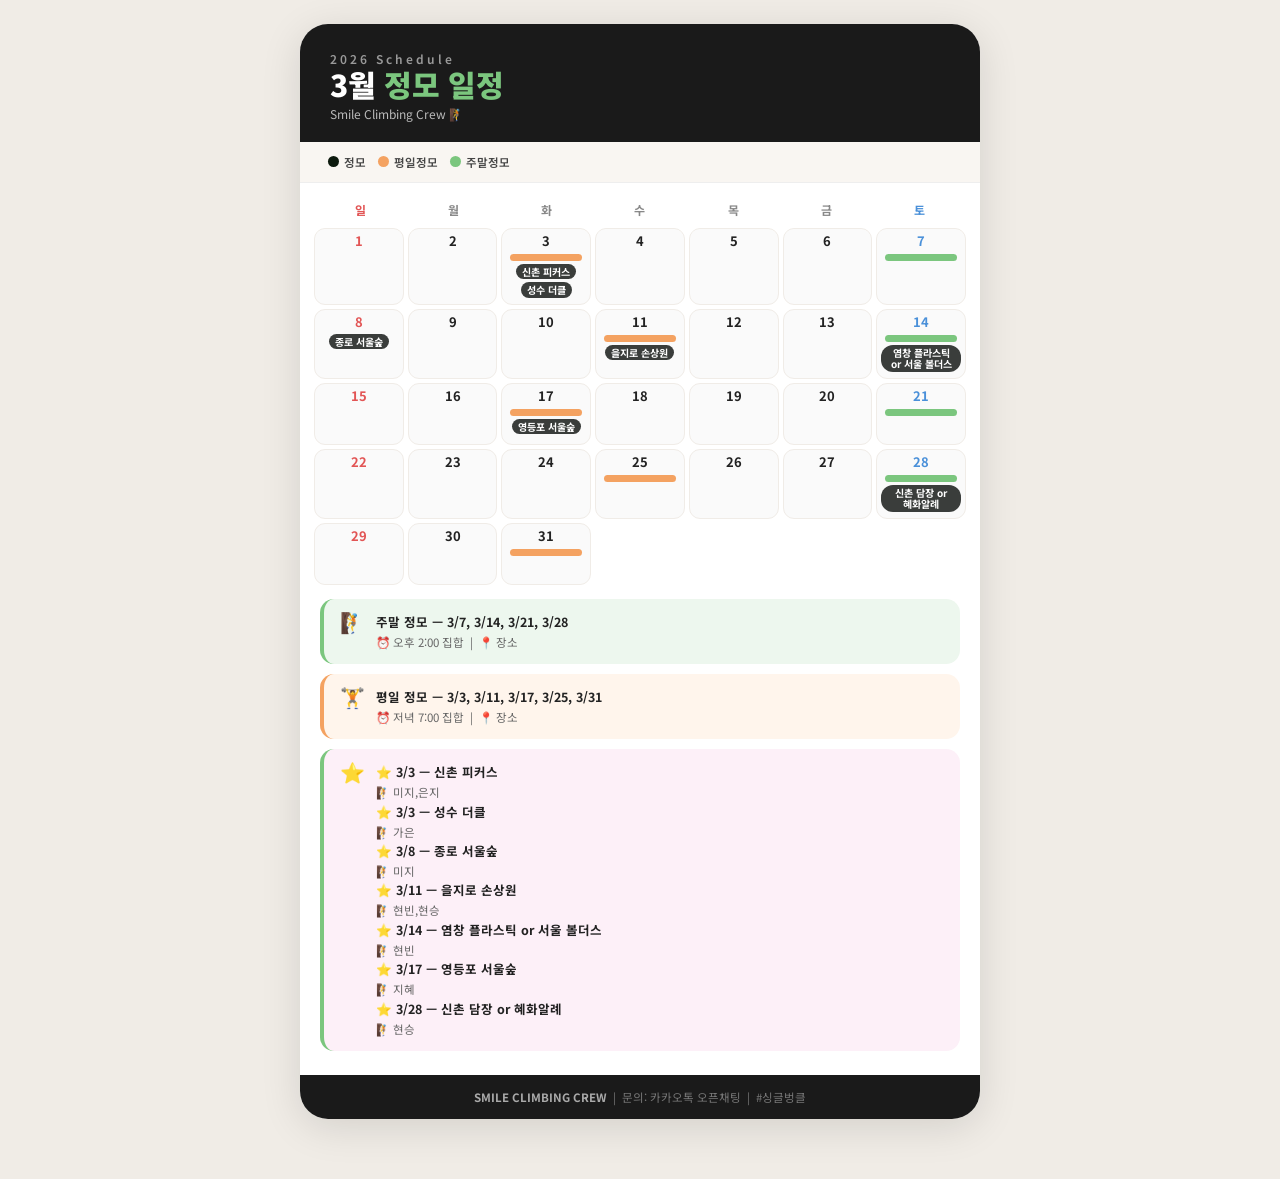
==== index.html @ 0a9494da "Update index.html" ====
<!DOCTYPE html>
<html lang="ko">
<head>
  <meta charset="UTF-8"/>
  <meta name="viewport" content="width=device-width, initial-scale=1.0"/>
  <title>Smile Climbing – 월간 정모 스케줄</title>
  <style>
    @import url('https://fonts.googleapis.com/css2?family=Noto+Sans+KR:wght@400;600;700;900&display=swap');
    * { box-sizing: border-box; margin: 0; padding: 0; }

    body {
      font-family: 'Noto Sans KR', sans-serif;
      background: #f0ece6;
      padding: 24px 16px 60px;
      min-height: 100vh;
    }

    /* ════════════════════════════════
       설정 패널
    ════════════════════════════════ */
    .settings-wrap {
      max-width: 680px;
      margin: 0 auto 20px;
    }
    .settings-toggle {
      width: 100%;
      background: #1a1a1a;
      color: #fff;
      border: none;
      border-radius: 14px;
      padding: 13px 20px;
      font-size: 14px;
      font-weight: 700;
      font-family: 'Noto Sans KR', sans-serif;
      cursor: pointer;
      display: flex;
      align-items: center;
      justify-content: space-between;
      letter-spacing: 0.3px;
    }
    .settings-toggle .arrow { transition: transform .25s; font-size: 16px; }
    .settings-toggle.open .arrow { transform: rotate(180deg); }

    .settings-panel {
      background: #fff;
      border-radius: 0 0 16px 16px;
      padding: 20px 22px 22px;
      display: none;
      flex-direction: column;
      gap: 18px;
      box-shadow: 0 6px 24px rgba(0,0,0,.08);
    }
    .settings-panel.open { display: flex; }

    .form-row {
      display: flex;
      gap: 12px;
      flex-wrap: wrap;
      align-items: flex-end;
    }
    .form-group { display: flex; flex-direction: column; gap: 5px; flex: 1; min-width: 120px; }
    .form-group label {
      font-size: 11.5px;
      font-weight: 700;
      color: #555;
      letter-spacing: 0.3px;
    }
    .form-group input, .form-group select {
      border: 1.5px solid #ddd;
      border-radius: 9px;
      padding: 8px 11px;
      font-size: 13px;
      font-family: 'Noto Sans KR', sans-serif;
      color: #222;
      outline: none;
      transition: border-color .2s;
      background: #fafafa;
    }
    .form-group input:focus, .form-group select:focus { border-color: #7BC67E; background: #fff; }

    .section-divider {
      font-size: 12px;
      font-weight: 700;
      color: #888;
      border-bottom: 1.5px solid #f0ece6;
      padding-bottom: 6px;
      letter-spacing: 1px;
      text-transform: uppercase;
    }
    .section-divider span { margin-right: 6px; }

    /* 특별 일정 행 */
    .special-list { display: flex; flex-direction: column; gap: 8px; }
    .special-row {
      display: flex;
      gap: 8px;
      align-items: center;
    }
    .special-row input { flex: 1; }
    .special-row input.date-input { max-width: 80px; }
    .btn-remove {
      background: #ffe0e0;
      color: #e25555;
      border: none;
      border-radius: 8px;
      width: 30px; height: 30px;
      font-size: 16px;
      cursor: pointer;
      display: flex; align-items: center; justify-content: center;
      flex-shrink: 0;
    }
    .btn-add {
      background: #edf7ee;
      color: #4caf50;
      border: none;
      border-radius: 9px;
      padding: 7px 14px;
      font-size: 12px;
      font-weight: 700;
      font-family: 'Noto Sans KR', sans-serif;
      cursor: pointer;
      align-self: flex-start;
    }

    .btn-generate {
      background: linear-gradient(135deg, #7BC67E, #4caf50);
      color: #fff;
      border: none;
      border-radius: 12px;
      padding: 13px;
      font-size: 14px;
      font-weight: 700;
      font-family: 'Noto Sans KR', sans-serif;
      cursor: pointer;
      letter-spacing: 0.5px;
      box-shadow: 0 3px 12px rgba(123,198,126,.4);
    }

    /* 공지 모드 버튼 */
    .top-actions {
      max-width: 680px;
      margin: 0 auto 12px;
      display: flex;
      gap: 8px;
      justify-content: flex-end;
    }
    .btn-notice-mode {
      background: #F4A261;
      color: #fff;
      border: none;
      border-radius: 10px;
      padding: 9px 16px;
      font-size: 12px;
      font-weight: 700;
      font-family: 'Noto Sans KR', sans-serif;
      cursor: pointer;
    }
    .btn-notice-mode:hover { background: #e8904a; }

    /* 공지 모드일 때 설정 숨김 */
    body.notice-mode .settings-wrap,
    body.notice-mode .top-actions { display: none; }

    /* ════════════════════════════════
       달력 카드
    ════════════════════════════════ */
    .card {
      background: #fff;
      border-radius: 28px;
      width: 100%;
      max-width: 680px;
      margin: 0 auto;
      box-shadow: 0 8px 40px rgba(0,0,0,.12);
      overflow: hidden;
    }

    /* ✅ 스크롤 제거 유지 */
    .calendar-scroll { overflow-x: hidden; padding-bottom: 0; }
    .calendar-wide { min-width: 0; }

    /* Header */
    .header {
      position: relative;
      background: #1a1a1a;
      padding: 26px 30px 20px;
      display: flex;
      align-items: center;
      gap: 18px;
    }
    .header img {
      width: 84px; height: 84px;
      object-fit: contain;
      filter: brightness(0) invert(1);
    }
    .header-text .month-label { font-size: 12px; font-weight: 600; color: #999; letter-spacing: 3px; }
    .header-text h1 { font-size: 30px; font-weight: 900; color: #fff; line-height: 1.15; }
    .header-text h1 span { color: #7BC67E; }
    .header-text .subtitle { margin-top: 3px; font-size: 12px; color: #bbb; }

    /* Legend */
    .legend {
      display: flex; gap: 12px; flex-wrap: wrap;
      padding: 12px 28px;
      background: #f9f6f2;
      border-bottom: 1px solid #eee;
    }
    .legend-item { display: flex; align-items: center; gap: 5px; font-size: 11.5px; font-weight: 600; color: #444; }
    .dot { width: 11px; height: 11px; border-radius: 50%; flex-shrink: 0; }

    /* Calendar */
    .calendar-section { padding: 14px 14px 14px; }
    .day-headers { display: grid; grid-template-columns: repeat(7,1fr); text-align: center; margin-bottom: 6px; }
    .day-headers div { font-size: 12px; font-weight: 700; padding: 4px 0; color: #888; }
    .day-headers .sun { color: #e25555; }
    .day-headers .sat { color: #4a90d9; }
    .calendar-grid { display: grid; grid-template-columns: repeat(7,1fr); gap: 4px; }

    .cell {
      border-radius: 11px;
      padding: 5px 4px 6px;
      min-height: 62px;
      display: flex; flex-direction: column; align-items: center;
      background: #fafafa;
      border: 1.5px solid #f0ece7;
    }
    .cell.empty { background: transparent; border-color: transparent; }
    .cell.today { border-color: #F4A261; background: #fff8f2; }

    .date-num { font-size: 13px; font-weight: 700; color: #222; margin-bottom: 3px; line-height: 1; }
    .cell.sun .date-num { color: #e25555; }
    .cell.sat .date-num { color: #4a90d9; }

    .badge {
      font-size: 10px; font-weight: 700;
      border-radius: 12px;
      padding: 2px 6px;
      margin-top: 3px;
      text-align: center;
      max-width: 100%;
      white-space: normal;
      word-break: keep-all;
      overflow-wrap: anywhere;
      line-height: 1.15;
    }

    .badge.weekend{
      width: 90%;
      height: 7px;
      padding: 0;
      border-radius: 6px;
      font-size: 0;
      margin-top: 4px;
    }
    .badge.weekday {
      width: 90%;
      height: 7px;
      padding: 0;
      border-radius: 6px;
      font-size: 0;
      margin-top: 4px;
    }

    .badge.weekend { background: #7BC67E; color: #fff; }
    .badge.weekday { background: #F4A261; color: #fff; }
    .badge.special { background: #3a3d3b; color: #fff; }

    /* Info Cards */
    .info-section { padding: 0 20px 24px; display: flex; flex-direction: column; gap: 10px; }
    .info-card {
      border-radius: 14px; padding: 13px 16px;
      display: flex; align-items: flex-start; gap: 11px;
    }
    .info-card.green  { background: #edf7ee; border-left: 4px solid #7BC67E; }
    .info-card.orange { background: #fff5ec; border-left: 4px solid #F4A261; }
    .info-card.purple { background: #fdf0f8; border-left: 4px solid #7BC67E; }
    .info-card.blue   { background: #eef4ff; border-left: 4px solid #6699ee; }
    .info-card .icon { font-size: 20px; line-height: 1; }
    .info-card .body strong { font-size: 12.5px; font-weight: 700; color: #222; display: block; margin-bottom: 2px; }
    .info-card .body span   { font-size: 11.5px; color: #666; line-height: 1.6; display: block; }

    /* Footer */
    .footer { background: #1a1a1a; padding: 14px 28px; text-align: center; color: #777; font-size: 11.5px; }
    .footer strong { color: #aaa; }

    /* 공지 모드 복귀 버튼 (달력 위) */
    .notice-exit {
      display: none;
      max-width: 680px;
      margin: 0 auto 14px;
      text-align: right;
    }
    body.notice-mode .notice-exit { display: block; }
    .notice-exit button {
      background: #555; color: #fff; border: none; border-radius: 9px;
      padding: 8px 16px; font-size: 12px; font-weight: 700;
      font-family: 'Noto Sans KR', sans-serif; cursor: pointer;
    }

    @media (max-width: 520px) {
      body { padding: 18px 10px 50px; }
      .header { padding: 20px 18px 16px; gap: 12px; }
      .header img { width: 64px; height: 64px; }
      .header-text h1 { font-size: 24px; }
      .legend { padding: 10px 16px; gap: 10px; }

      .calendar-section { padding: 12px 10px 12px; }
      .day-headers div { font-size: 11px; padding: 3px 0; }
      .calendar-grid { gap: 3px; }

      .cell { min-height: 56px; padding: 4px 2px 5px; border-radius: 10px; }
      .date-num { font-size: 12px; margin-bottom: 2px; }

      .badge { font-size: 8px; padding: 2px 4px; margin-top: 2px; }

      .info-section { padding: 0 12px 18px; }
      .footer { padding: 12px 14px; font-size: 11px; }
    }

    @media print { .settings-wrap, .top-actions, .notice-exit { display: none !important; } }
  </style>
</head>
<body>

  <!-- ✅ 운영진 전용 관리자 바 -->
  <div id="adminBar" style="display:none; max-width:680px; margin:0 auto 10px; gap:8px; justify-content:flex-end;">
    <button onclick="openIdentity()" style="background:#222;color:#fff;border:none;border-radius:10px;padding:9px 14px;font-weight:700;cursor:pointer;">
      🔐 운영진 로그인/계정
    </button>
    <button id="btnPreview" onclick="adminPreview()" style="display:none;background:#7BC67E;color:#fff;border:none;border-radius:10px;padding:9px 14px;font-weight:800;cursor:pointer;">
      👀 미리보기
    </button>
    <button id="btnApply" onclick="adminApply()" style="display:none;background:#F4A261;color:#fff;border:none;border-radius:10px;padding:9px 14px;font-weight:800;cursor:pointer;">
      ✅ 적용(커밋)
    </button>
  </div>
  <script>
    // ✅ Identity가 URL hash를 정리하기 전에 invite_token을 먼저 저장
    (function captureInviteTokenEarly() {
      const raw = window.location.hash || "";
      const m = raw.match(/invite_token=([^&]+)/);
      window.__INVITE_TOKEN = m ? decodeURIComponent(m[1]) : null;
      console.log("[EarlyCapture] hash =", raw, " savedInviteToken =", window.__INVITE_TOKEN);
    })();
  </script>
  

  <!-- 공지 모드 복귀 -->
  <div class="notice-exit" style="display:none;">
    <button onclick="exitNoticeMode()">⚙️ 설정으로 돌아가기</button>
  </div>

  <!-- 상단 버튼 -->
  <div class="top-actions">
    <button class="btn-notice-mode" onclick="enterNoticeMode()">📢 공지 캡처 모드</button>
  </div>

  <!-- ── 설정 패널 ── -->
  <div class="settings-wrap" style="display:none;">
    <button class="settings-toggle open" id="toggleBtn" onclick="toggleSettings()">
      <span>⚙️ 정모 일정 설정하기</span>
      <span class="arrow">▲</span>
    </button>
    <div class="settings-panel open" id="settingsPanel">

      <!-- 연월 -->
      <div class="section-divider"><span>📅</span>달력 연월</div>
      <div class="form-row">
        <div class="form-group">
          <label>연도</label>
          <input type="number" id="inp-year" value="2026" min="2020" max="2040"/>
        </div>
        <div class="form-group">
          <label>월</label>
          <select id="inp-month">
            <option value="1">1월</option><option value="2">2월</option>
            <option value="3" selected>3월</option><option value="4">4월</option>
            <option value="5">5월</option><option value="6">6월</option>
            <option value="7">7월</option><option value="8">8월</option>
            <option value="9">9월</option><option value="10">10월</option>
            <option value="11">11월</option><option value="12">12월</option>
          </select>
        </div>
      </div>

      <!-- 주말 정모 -->
      <div class="section-divider"><span>🟢</span>주말 정모</div>
      <div class="form-row">
        <div class="form-group" style="min-width:200px">
          <label>날짜 (쉼표로 구분 예: 1, 8, 15, 22)</label>
          <input type="text" id="inp-weekend-dates" placeholder="예: 1, 8, 15, 22"/>
        </div>
      </div>
      <div class="form-row">
        <div class="form-group">
          <label>집합 시간</label>
          <input type="text" id="inp-weekend-time" placeholder="예: 오전 10:00"/>
        </div>
        <div class="form-group">
          <label>장소</label>
          <input type="text" id="inp-weekend-place" placeholder="예: 더클라임 강남점"/>
        </div>
      </div>

      <!-- 평일 정모 -->
      <div class="section-divider"><span>🟠</span>평일 정모</div>
      <div class="form-row">
        <div class="form-group" style="min-width:200px">
          <label>날짜 (쉼표로 구분 예: 4, 11, 18, 25)</label>
          <input type="text" id="inp-weekday-dates" placeholder="예: 4, 11, 18, 25"/>
        </div>
      </div>
      <div class="form-row">
        <div class="form-group">
          <label>집합 시간</label>
          <input type="text" id="inp-weekday-time" placeholder="예: 저녁 7:30"/>
        </div>
        <div class="form-group">
          <label>장소</label>
          <input type="text" id="inp-weekday-place" placeholder="예: 더클라임 신림점"/>
        </div>
      </div>

      <!-- 특별 일정 -->
      <div class="section-divider"><span>⭐</span>정모생성</div>
      <div class="special-list" id="specialList">
        <div class="special-row">
          <input class="date-input" type="number" placeholder="날짜" min="1" max="31" style="border:1.5px solid #ddd;border-radius:9px;padding:8px 11px;font-size:13px;font-family:inherit;outline:none;background:#fafafa;"/>
          <input type="text" placeholder="내용 (예: 번개, 대회 참가)" style="border:1.5px solid #ddd;border-radius:9px;padding:8px 11px;font-size:13px;font-family:inherit;outline:none;flex:1;background:#fafafa;"/>
          <input type="text" placeholder="장소 (선택)" style="border:1.5px solid #ddd;border-radius:9px;padding:8px 11px;font-size:13px;font-family:inherit;outline:none;flex:1;background:#fafafa;"/>
          <button class="btn-remove" onclick="removeSpecial(this)">×</button>
        </div>
      </div>
      <button class="btn-add" onclick="addSpecial()">+ 특별 일정 추가</button>

      <!-- 공지 하단 문구 -->
      <div class="section-divider"><span>💬</span>공지 하단 문구</div>
      <div class="form-row">
        <div class="form-group">
          <label>연락처 / 채널</label>
          <input type="text" id="inp-contact" placeholder="예: 카카오톡 오픈채팅" value="카카오톡 오픈채팅"/>
        </div>
        <div class="form-group">
          <label>해시태그</label>
          <input type="text" id="inp-hashtag" placeholder="예: #싱글벙클" value="#싱글벙클"/>
        </div>
      </div>

      <button class="btn-generate" onclick="generate()">🗓️ 달력 생성하기</button>
    </div>
  </div>

  <!-- ── 달력 카드 ── -->
  <div class="card" id="calendarCard">

    <div class="header">
      <img src="https://www.genspark.ai/api/files/s/mjL4aDIJ" alt="Smile Climbing Logo" onerror="this.style.display='none'"/>
      <div class="header-text">
        <div class="month-label" id="hdr-label">2026 Schedule</div>
        <h1 id="hdr-title">3월 <span>정모 일정</span></h1>
        <div class="subtitle">Smile Climbing Crew 🧗</div>
      </div>
    </div>

    <div class="legend">
      <div class="legend-item"><div class="dot" style="background:#0d1a0e"></div> 정모</div>
      <div class="legend-item"><div class="dot" style="background:#F4A261"></div> 평일정모</div>
      <div class="legend-item"><div class="dot" style="background:#7BC67E"></div> 주말정모</div>
    </div>

    <div class="calendar-section">
      <div class="calendar-scroll">
        <div class="calendar-wide">
          <div class="day-headers">
            <div class="sun">일</div><div>월</div><div>화</div><div>수</div>
            <div>목</div><div>금</div><div class="sat">토</div>
          </div>
          <div class="calendar-grid" id="calGrid"></div>
        </div>
      </div>
    </div>

    <div class="info-section" id="infoSection"></div>

    <div class="footer" id="footerSection">
      <strong>SMILE CLIMBING CREW</strong> &nbsp;|&nbsp; 문의: 카카오톡 오픈채팅 &nbsp;|&nbsp; #스마일클라이밍
    </div>
  </div>

  <!-- ✅ Identity 위젯은 딱 1번만 로드 -->
  <script src="https://identity.netlify.com/v1/netlify-identity-widget.js"></script>

  <script>
    /***********************
     * 0) 운영진 설정
     ***********************/
    // ✅ 운영진 이메일 화이트리스트 (운영진 이메일 받으면 여기에 추가)
    const ADMIN_EMAILS = [
      "dlgusqls44@gmail.com",
      "wjd2903@gmail.com",
      "migi206@naver.com",
      "john941003@naver.com",
      "dusehd1541@gmail.com",
      "lepleeka137@gmail.com",
      // "admin2@example.com",
    ];

    function openIdentity() {
      if (window.netlifyIdentity) window.netlifyIdentity.open();
    }

    function isAdminUser(user) {
      if (!user || !user.email) return false;
      if (ADMIN_EMAILS.length === 0) return true; // (원하면 전체 운영진 허용)
      return ADMIN_EMAILS.includes(user.email);
    }

    function showAdminUI() {
      const bar = document.getElementById("adminBar");
      if (bar) bar.style.display = "flex";

      // 설정 패널/상단 버튼 활성화
      const settingsWrap = document.querySelector(".settings-wrap");
      const noticeExit = document.querySelector(".notice-exit");
      const topActions = document.querySelector(".top-actions");

      if (settingsWrap) settingsWrap.style.display = "block";
      if (noticeExit) noticeExit.style.display = "block";
      if (topActions) topActions.style.display = "flex";

      // 관리자 버튼 활성화
      const btnPreview = document.getElementById("btnPreview");
      const btnApply = document.getElementById("btnApply");
      if (btnPreview) btnPreview.style.display = "inline-block";
      if (btnApply) btnApply.style.display = "inline-block";

      // 운영진은 기본적으로 설정 보이게(캡처모드 해제)
      document.body.classList.remove('notice-mode');
    }

    function hideAdminUI() {
      const bar = document.getElementById("adminBar");
      if (bar) bar.style.display = "none";
      // 일반 유저는 캡처 모드로 유지(원하면)
      document.body.classList.add('notice-mode');
    }

    function getIdentityToken() {
      const u = window.netlifyIdentity && window.netlifyIdentity.currentUser();
      return u && u.token ? u.token.access_token : null;
    }

    /***********************
     * 1) UI 동작들(기존)
     ***********************/
    function toggleSettings() {
      const panel = document.getElementById('settingsPanel');
      const btn   = document.getElementById('toggleBtn');
      panel.classList.toggle('open');
      btn.classList.toggle('open');
    }

    function addSpecial() {
      const list = document.getElementById('specialList');
      const row = document.createElement('div');
      row.className = 'special-row';
      row.innerHTML = `
        <input class="date-input" type="number" placeholder="날짜" min="1" max="31"
          style="border:1.5px solid #ddd;border-radius:9px;padding:8px 11px;font-size:13px;font-family:inherit;outline:none;background:#fafafa;max-width:80px;"/>
        <input type="text" placeholder="내용 (예: 번개, 대회 참가)"
          style="border:1.5px solid #ddd;border-radius:9px;padding:8px 11px;font-size:13px;font-family:inherit;outline:none;flex:1;background:#fafafa;"/>
        <input type="text" placeholder="장소 (선택)"
          style="border:1.5px solid #ddd;border-radius:9px;padding:8px 11px;font-size:13px;font-family:inherit;outline:none;flex:1;background:#fafafa;"/>
        <button class="btn-remove" onclick="removeSpecial(this)">×</button>`;
      list.appendChild(row);
    }

    function removeSpecial(btn) {
      const rows = document.querySelectorAll('.special-row');
      if (rows.length > 1) btn.parentElement.remove();
      else { btn.parentElement.querySelectorAll('input').forEach(i => i.value = ''); }
    }

    function enterNoticeMode() {
      document.body.classList.add('notice-mode');
      window.scrollTo({ top: document.getElementById('calendarCard').offsetTop - 20, behavior: 'smooth' });
    }
    function exitNoticeMode() { document.body.classList.remove('notice-mode'); }

    function parseDates(str) {
      if (!str || !str.trim()) return [];
      return str.split(',').map(s => parseInt(s.trim())).filter(n => !isNaN(n) && n >= 1 && n <= 31);
    }

    /***********************
     * 2) config.json 로드/적용
     ***********************/
    async function loadConfig() {
      const url = `./config.json?v=${Date.now()}`;
      const res = await fetch(url, { cache: 'no-store' });
      if (!res.ok) throw new Error(`config.json load failed: ${res.status}`);
      return await res.json();
    }

    function applyConfigToForm(cfg) {
      document.getElementById('inp-year').value  = cfg.year ?? new Date().getFullYear();
      document.getElementById('inp-month').value = cfg.month ?? (new Date().getMonth() + 1);

      const weekend = cfg.weekend ?? {};
      const weekday = cfg.weekday ?? {};

      document.getElementById('inp-weekend-dates').value = Array.isArray(weekend.dates) ? weekend.dates.join(', ') : '';
      document.getElementById('inp-weekend-time').value  = weekend.time ?? '';
      document.getElementById('inp-weekend-place').value = weekend.place ?? '';

      document.getElementById('inp-weekday-dates').value = Array.isArray(weekday.dates) ? weekday.dates.join(', ') : '';
      document.getElementById('inp-weekday-time').value  = weekday.time ?? '';
      document.getElementById('inp-weekday-place').value = weekday.place ?? '';

      document.getElementById('inp-contact').value = cfg.contact ?? '카카오톡 오픈채팅';
      document.getElementById('inp-hashtag').value = cfg.hashtag ?? '#싱글벙클';

      const list = document.getElementById('specialList');
      list.innerHTML = '';
      const specials = Array.isArray(cfg.specials) ? cfg.specials : [];
      if (specials.length === 0) addSpecial();
      specials.forEach(s => {
        addSpecial();
        const rows = document.querySelectorAll('.special-row');
        const row = rows[rows.length - 1];
        const inputs = row.querySelectorAll('input');
        inputs[0].value = s.day ?? '';
        inputs[1].value = s.label ?? '';
        inputs[2].value = s.place ?? '';
      });
    }

    /***********************
     * 3) 렌더(달력 생성)
     ***********************/
    function generateFromConfig(cfg) {
      const year  = parseInt(cfg.year);
      const month = parseInt(cfg.month);

      const contact = (cfg.contact ?? '').toString().trim();
      const hashtag = (cfg.hashtag ?? '').toString().trim();

      const weekend = cfg.weekend ?? {};
      const weekday = cfg.weekday ?? {};

      const weekendDates = Array.isArray(weekend.dates) ? weekend.dates : [];
      const weekdayDates = Array.isArray(weekday.dates) ? weekday.dates : [];

      const weekendTime  = (weekend.time ?? '').toString().trim();
      const weekendPlace = (weekend.place ?? '').toString().trim();

      const weekdayTime  = (weekday.time ?? '').toString().trim();
      const weekdayPlace = (weekday.place ?? '').toString().trim();

      // specials: { day: [{label, place}] }
      const specials = {};
      const specialList = Array.isArray(cfg.specials) ? cfg.specials : [];
      specialList.forEach(item => {
        const d = parseInt(item.day);
        const label = (item.label ?? '').toString().trim();
        const place = (item.place ?? '').toString().trim();
        if (!isNaN(d) && d >= 1 && d <= 31 && label) {
          if (!specials[d]) specials[d] = [];
          specials[d].push({ label, place });
        }
      });

      document.getElementById('hdr-label').textContent = `${year} Schedule`;
      document.getElementById('hdr-title').innerHTML = `${month}월 <span>정모 일정</span>`;

      const grid = document.getElementById('calGrid');
      grid.innerHTML = '';
      const today = new Date();
      const firstDay = new Date(year, month - 1, 1).getDay();
      const lastDate = new Date(year, month, 0).getDate();

      for (let i = 0; i < firstDay; i++) {
        const e = document.createElement('div');
        e.className = 'cell empty';
        grid.appendChild(e);
      }

      for (let d = 1; d <= lastDate; d++) {
        const dow = (firstDay + d - 1) % 7;
        const cell = document.createElement('div');
        let cls = 'cell';
        if (dow === 0) cls += ' sun';
        if (dow === 6) cls += ' sat';
        const isToday = (today.getFullYear() === year && today.getMonth() === month - 1 && today.getDate() === d);
        if (isToday) cls += ' today';
        cell.className = cls;

        const num = document.createElement('div');
        num.className = 'date-num';
        num.textContent = d;
        cell.appendChild(num);

        if (weekendDates.includes(d)) {
          const b = document.createElement('div');
          b.className = 'badge weekend';
          b.textContent = '';
          cell.appendChild(b);
        }
        if (weekdayDates.includes(d)) {
          const b = document.createElement('div');
          b.className = 'badge weekday';
          b.textContent = '';
          cell.appendChild(b);
        }

        if (specials[d] && specials[d].length > 0) {
          specials[d].forEach(item => {
            const b = document.createElement('div');
            b.className = 'badge special';
            b.textContent = item.label;
            cell.appendChild(b);
          });
        }

        grid.appendChild(cell);
      }

      const info = document.getElementById('infoSection');
      info.innerHTML = '';

      if (weekendDates.length > 0) {
        const dateStr = weekendDates.map(d => `${month}/${d}`).join(', ');
        const timeStr = weekendTime || '추후 공지';
        const placeStr = weekendPlace || '추후 공지 (카톡방 확인)';
        info.innerHTML += `
          <div class="info-card green">
            <div class="icon">🧗</div>
            <div class="body">
              <strong>주말 정모 — ${dateStr}</strong>
              <span>⏰ ${timeStr} 집합 &nbsp;|&nbsp; 📍 ${placeStr}</span>
            </div>
          </div>`;
      }

      if (weekdayDates.length > 0) {
        const dateStr = weekdayDates.map(d => `${month}/${d}`).join(', ');
        const timeStr = weekdayTime || '추후 공지';
        const placeStr = weekdayPlace || '추후 공지 (카톡방 확인)';
        info.innerHTML += `
          <div class="info-card orange">
            <div class="icon">🏋️</div>
            <div class="body">
              <strong>평일 정모 — ${dateStr}</strong>
              <span>⏰ ${timeStr} 집합 &nbsp;|&nbsp; 📍 ${placeStr}</span>
            </div>
          </div>`;
      }

      const specialDays = Object.keys(specials).map(k => parseInt(k)).sort((a,b) => a-b);
      if (specialDays.length > 0) {
        const rows = specialDays.map(day => {
          return specials[day].map(v => {
            let line = `<strong>⭐ ${month}/${day} — ${v.label}</strong>`;
            if (v.place) line += `<span>🧗 ${v.place}</span>`;
            return line;
          }).join('');
        }).join('');

        info.innerHTML += `
          <div class="info-card purple">
            <div class="icon">⭐</div>
            <div class="body">${rows}</div>
          </div>`;
      }

      if (weekendDates.length === 0 && weekdayDates.length === 0 && specialDays.length === 0) {
        info.innerHTML = `
          <div class="info-card blue">
            <div class="icon">ℹ️</div>
            <div class="body">
              <strong>일정 안내</strong>
              <span>config.json에 일정을 입력 후 새로고침 해주세요.</span>
            </div>
          </div>`;
      }

      document.getElementById('footerSection').innerHTML =
        `<strong>SMILE CLIMBING CREW</strong> &nbsp;|&nbsp; 문의: ${contact || '카카오톡 오픈채팅'} &nbsp;|&nbsp; ${hashtag || '#싱글벙클'}`;
    }

    /***********************
     * 4) 폼 -> config 생성 (운영진 미리보기/적용용)
     ***********************/
    function buildConfigFromForm() {
      const cfg = {
        year: parseInt(document.getElementById('inp-year').value),
        month: parseInt(document.getElementById('inp-month').value),
        contact: document.getElementById('inp-contact').value.trim(),
        hashtag: document.getElementById('inp-hashtag').value.trim(),
        weekend: {
          dates: parseDates(document.getElementById('inp-weekend-dates').value),
          time: document.getElementById('inp-weekend-time').value.trim(),
          place: document.getElementById('inp-weekend-place').value.trim()
        },
        weekday: {
          dates: parseDates(document.getElementById('inp-weekday-dates').value),
          time: document.getElementById('inp-weekday-time').value.trim(),
          place: document.getElementById('inp-weekday-place').value.trim()
        },
        specials: []
      };

      // specials 폼 수집(같은 날짜 여러개 가능)
      const specialsMap = {};
      document.querySelectorAll('.special-row').forEach(row => {
        const inputs = row.querySelectorAll('input');
        const d = parseInt(inputs[0].value);
        const label = (inputs[1].value || '').trim();
        const place = (inputs[2].value || '').trim();
        if (!isNaN(d) && d >= 1 && d <= 31 && label) {
          if (!specialsMap[d]) specialsMap[d] = [];
          specialsMap[d].push({ day: d, label, place });
        }
      });
      cfg.specials = Object.values(specialsMap).flat();

      return cfg;
    }

    // 설정패널의 "달력 생성하기" 버튼은 미리보기로 유지
    function generate() {
      const cfg = buildConfigFromForm();
      generateFromConfig(cfg);
      document.getElementById('calendarCard').scrollIntoView({ behavior: 'smooth', block: 'start' });
    }

    /***********************
     * 5) 운영진 버튼 동작
     ***********************/
    function adminPreview() {
      generate();
    }

    async function adminApply() {
      try {
        const token = getIdentityToken();
        if (!token) throw new Error("운영진 로그인 후에 적용할 수 있어요.");

        const config = buildConfigFromForm();

        const res = await fetch("/.netlify/functions/update-config", {
          method: "POST",
          headers: {
            "Content-Type": "application/json",
            "Authorization": "Bearer " + token
          },
          body: JSON.stringify({
            config,
            message: `Update schedule via index.html`
          })
        });

        if (!res.ok) {
          const t = await res.text();
          throw new Error(`커밋 실패: ${res.status} ${t}`);
        }

        alert("적용 완료! (GitHub에 커밋됨)\n배포 반영까지 잠시 후 자동 반영돼요.");
      } catch (e) {
        alert(e.message || String(e));
      }
    }

    /***********************
     * 6) 초대 링크(invite_token) 처리
     ***********************/
    function getInviteToken() {
      if (window.__INVITE_TOKEN) return window.__INVITE_TOKEN;
    
      const sp = new URLSearchParams(window.location.search);
      const q = sp.get("invite_token");
      if (q) return q;
    
      const hash = (window.location.hash || "").replace(/^#/, "");
      const m = hash.match(/invite_token=([^&]+)/);
      return m ? decodeURIComponent(m[1]) : null;
    }

    /***********************
     * 7) 초기 로드: config.json -> 폼/렌더
     ***********************/
      window.addEventListener("load", async () => {
      // 0) 기본 UI
      enterNoticeMode();
    
      // 1) ✅ Identity 먼저!
      if (window.netlifyIdentity) {
        const inviteToken = getInviteToken(); // 기존 함수 그대로 OK (하지만 reinject는 절대 X)
        const recoveryToken = window.__RECOVERY_TOKEN || null;
    
        let openedOnce = false;
    
        window.netlifyIdentity.on("init", (user) => {
          console.log("[Identity init] user=", user);
    
          // ✅ recovery가 우선
          if (recoveryToken && !user && !openedOnce) {
            openedOnce = true;
            setTimeout(() => window.netlifyIdentity.open("recovery"), 0);
          }
          // ✅ invite는 그 다음
          else if (inviteToken && !user && !openedOnce) {
            openedOnce = true;
            setTimeout(() => window.netlifyIdentity.open("signup"), 0);
          }
    
          if (isAdminUser(user)) showAdminUI();
          else hideAdminUI();
        });
    
        window.netlifyIdentity.on("login", (user) => {
          console.log("[Identity login]", user && user.email);
    
          // ✅ 토큰 정리는 "로그인 완료 후"에만 (그리고 hash 재주입 금지)
          history.replaceState(null, "", location.pathname + location.search);
    
          if (isAdminUser(user)) showAdminUI();
          else {
            alert("운영진 권한이 없습니다.");
            window.netlifyIdentity.logout();
            hideAdminUI();
          }
        });
    
        window.netlifyIdentity.on("logout", () => hideAdminUI());
        window.netlifyIdentity.on("open", () => console.log("[Identity open]"));
        window.netlifyIdentity.on("close", () => console.log("[Identity close]"));
        window.netlifyIdentity.on("error", (e) => console.log("[Identity error]", e));
    
        window.netlifyIdentity.init();
      }
    
      // 2) 그 다음에 config.json 로드/렌더
      try {
        const cfg = await loadConfig();
        applyConfigToForm(cfg);
        generateFromConfig(cfg);
      } catch (e) {
        console.error(e);
        generate();
      }
    });
  </script>
</body>
</html>
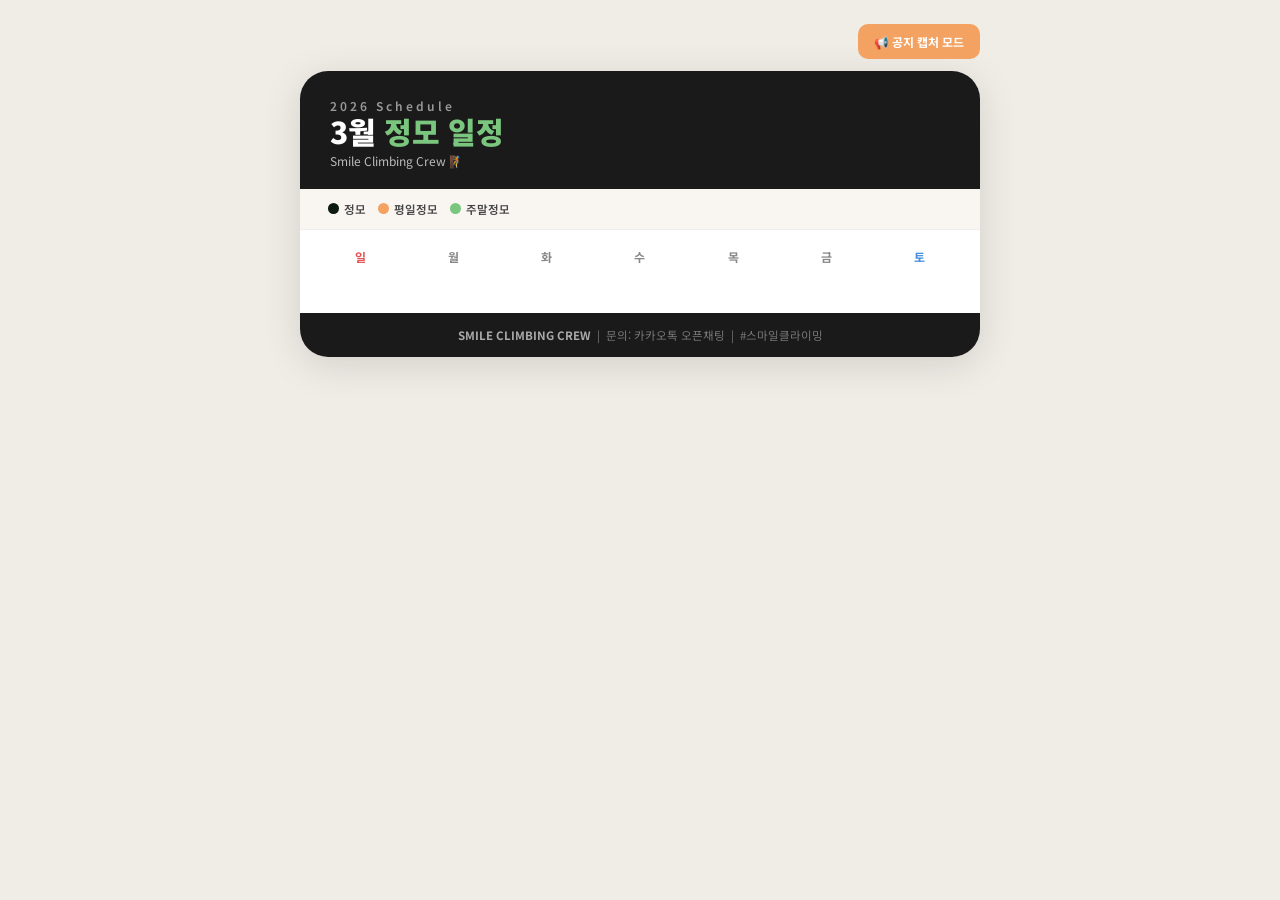
==== commit a701779f: "Update index.html" ====
--- a/index.html
+++ b/index.html
@@ -323,7 +323,7 @@
 
   <!-- ✅ 운영진 전용 관리자 바 -->
   <div id="adminBar" style="display:none; max-width:680px; margin:0 auto 10px; gap:8px; justify-content:flex-end;">
-    <button onclick="openIdentity()" style="background:#222;color:#fff;border:none;border-radius:10px;padding:9px 14px;font-weight:700;cursor:pointer;">
+    <button onclick="openIdentity(event)" style="background:#222;color:#fff;border:none;border-radius:10px;padding:9px 14px;font-weight:700;cursor:pointer;">
       🔐 운영진 로그인/계정
     </button>
     <button id="btnPreview" onclick="adminPreview()" style="display:none;background:#7BC67E;color:#fff;border:none;border-radius:10px;padding:9px 14px;font-weight:800;cursor:pointer;">
@@ -333,16 +333,20 @@
       ✅ 적용(커밋)
     </button>
   </div>
+
   <script>
-    // ✅ Identity가 URL hash를 정리하기 전에 invite_token을 먼저 저장
-    (function captureInviteTokenEarly() {
+    // ✅ Identity가 URL hash를 정리하기 전에 invite_token / recovery_token을 먼저 저장
+    (function captureAuthTokensEarly() {
       const raw = window.location.hash || "";
-      const m = raw.match(/invite_token=([^&]+)/);
-      window.__INVITE_TOKEN = m ? decodeURIComponent(m[1]) : null;
-      console.log("[EarlyCapture] hash =", raw, " savedInviteToken =", window.__INVITE_TOKEN);
+      const get = (key) => {
+        const m = raw.match(new RegExp(key + "=([^&]+)"));
+        return m ? decodeURIComponent(m[1]) : null;
+      };
+      window.__INVITE_TOKEN = get("invite_token");
+      window.__RECOVERY_TOKEN = get("recovery_token");
+      console.log("[EarlyCapture] hash =", raw, { invite: window.__INVITE_TOKEN, recovery: window.__RECOVERY_TOKEN });
     })();
   </script>
-  
 
   <!-- 공지 모드 복귀 -->
   <div class="notice-exit" style="display:none;">
@@ -493,7 +497,6 @@
     /***********************
      * 0) 운영진 설정
      ***********************/
-    // ✅ 운영진 이메일 화이트리스트 (운영진 이메일 받으면 여기에 추가)
     const ADMIN_EMAILS = [
       "dlgusqls44@gmail.com",
       "wjd2903@gmail.com",
@@ -501,16 +504,11 @@
       "john941003@naver.com",
       "dusehd1541@gmail.com",
       "lepleeka137@gmail.com",
-      // "admin2@example.com",
     ];
-
-    function openIdentity() {
-      if (window.netlifyIdentity) window.netlifyIdentity.open();
-    }
 
     function isAdminUser(user) {
       if (!user || !user.email) return false;
-      if (ADMIN_EMAILS.length === 0) return true; // (원하면 전체 운영진 허용)
+      if (ADMIN_EMAILS.length === 0) return true;
       return ADMIN_EMAILS.includes(user.email);
     }
 
@@ -518,7 +516,6 @@
       const bar = document.getElementById("adminBar");
       if (bar) bar.style.display = "flex";
 
-      // 설정 패널/상단 버튼 활성화
       const settingsWrap = document.querySelector(".settings-wrap");
       const noticeExit = document.querySelector(".notice-exit");
       const topActions = document.querySelector(".top-actions");
@@ -527,30 +524,35 @@
       if (noticeExit) noticeExit.style.display = "block";
       if (topActions) topActions.style.display = "flex";
 
-      // 관리자 버튼 활성화
       const btnPreview = document.getElementById("btnPreview");
       const btnApply = document.getElementById("btnApply");
       if (btnPreview) btnPreview.style.display = "inline-block";
       if (btnApply) btnApply.style.display = "inline-block";
 
-      // 운영진은 기본적으로 설정 보이게(캡처모드 해제)
       document.body.classList.remove('notice-mode');
     }
 
     function hideAdminUI() {
       const bar = document.getElementById("adminBar");
       if (bar) bar.style.display = "none";
-      // 일반 유저는 캡처 모드로 유지(원하면)
       document.body.classList.add('notice-mode');
     }
 
-    function getIdentityToken() {
+    // ✅ click-through 방지 + 다음 틱에 open
+    function openIdentity(e) {
+      if (e) { e.preventDefault(); e.stopPropagation(); }
+      setTimeout(() => window.netlifyIdentity && window.netlifyIdentity.open("login"), 0);
+    }
+
+    // ✅ 만료 자동갱신 토큰
+    async function getIdentityTokenFresh() {
       const u = window.netlifyIdentity && window.netlifyIdentity.currentUser();
-      return u && u.token ? u.token.access_token : null;
+      if (!u) return null;
+      return await u.jwt(true);
     }
 
     /***********************
-     * 1) UI 동작들(기존)
+     * 1) UI 동작들
      ***********************/
     function toggleSettings() {
       const panel = document.getElementById('settingsPanel');
@@ -582,7 +584,9 @@
 
     function enterNoticeMode() {
       document.body.classList.add('notice-mode');
-      window.scrollTo({ top: document.getElementById('calendarCard').offsetTop - 20, behavior: 'smooth' });
+      // ✅ 첫 진입에서 smooth scroll이 클릭/포커스 흐름을 꼬이게 만들 수 있어(특히 모바일)
+      // 아래는 "즉시"로 바꿔 안정성 우선
+      window.scrollTo({ top: document.getElementById('calendarCard').offsetTop - 20, behavior: 'auto' });
     }
     function exitNoticeMode() { document.body.classList.remove('notice-mode'); }
 
@@ -656,7 +660,6 @@
       const weekdayTime  = (weekday.time ?? '').toString().trim();
       const weekdayPlace = (weekday.place ?? '').toString().trim();
 
-      // specials: { day: [{label, place}] }
       const specials = {};
       const specialList = Array.isArray(cfg.specials) ? cfg.specials : [];
       specialList.forEach(item => {
@@ -788,7 +791,7 @@
     }
 
     /***********************
-     * 4) 폼 -> config 생성 (운영진 미리보기/적용용)
+     * 4) 폼 -> config 생성
      ***********************/
     function buildConfigFromForm() {
       const cfg = {
@@ -809,7 +812,6 @@
         specials: []
       };
 
-      // specials 폼 수집(같은 날짜 여러개 가능)
       const specialsMap = {};
       document.querySelectorAll('.special-row').forEach(row => {
         const inputs = row.querySelectorAll('input');
@@ -826,7 +828,6 @@
       return cfg;
     }
 
-    // 설정패널의 "달력 생성하기" 버튼은 미리보기로 유지
     function generate() {
       const cfg = buildConfigFromForm();
       generateFromConfig(cfg);
@@ -842,7 +843,7 @@
 
     async function adminApply() {
       try {
-        const token = getIdentityToken();
+        const token = await getIdentityTokenFresh();
         if (!token) throw new Error("운영진 로그인 후에 적용할 수 있어요.");
 
         const config = buildConfigFromForm();
@@ -871,75 +872,97 @@
     }
 
     /***********************
-     * 6) 초대 링크(invite_token) 처리
+     * 6) 토큰 파서
      ***********************/
     function getInviteToken() {
       if (window.__INVITE_TOKEN) return window.__INVITE_TOKEN;
-    
+
       const sp = new URLSearchParams(window.location.search);
       const q = sp.get("invite_token");
       if (q) return q;
-    
+
       const hash = (window.location.hash || "").replace(/^#/, "");
       const m = hash.match(/invite_token=([^&]+)/);
       return m ? decodeURIComponent(m[1]) : null;
     }
 
+    function getRecoveryToken() {
+      if (window.__RECOVERY_TOKEN) return window.__RECOVERY_TOKEN;
+
+      const sp = new URLSearchParams(window.location.search);
+      const q = sp.get("recovery_token");
+      if (q) return q;
+
+      const hash = (window.location.hash || "").replace(/^#/, "");
+      const m = hash.match(/recovery_token=([^&]+)/);
+      return m ? decodeURIComponent(m[1]) : null;
+    }
+
     /***********************
-     * 7) 초기 로드: config.json -> 폼/렌더
+     * 7) Identity 초기화: ✅ DOMContentLoaded에서 먼저
      ***********************/
-      window.addEventListener("load", async () => {
-      // 0) 기본 UI
-      enterNoticeMode();
-    
-      // 1) ✅ Identity 먼저!
-      if (window.netlifyIdentity) {
-        const inviteToken = getInviteToken(); // 기존 함수 그대로 OK (하지만 reinject는 절대 X)
-        const recoveryToken = window.__RECOVERY_TOKEN || null;
-    
-        let openedOnce = false;
-    
-        window.netlifyIdentity.on("init", (user) => {
-          console.log("[Identity init] user=", user);
-    
-          // ✅ recovery가 우선
-          if (recoveryToken && !user && !openedOnce) {
-            openedOnce = true;
-            setTimeout(() => window.netlifyIdentity.open("recovery"), 0);
-          }
-          // ✅ invite는 그 다음
-          else if (inviteToken && !user && !openedOnce) {
-            openedOnce = true;
-            setTimeout(() => window.netlifyIdentity.open("signup"), 0);
-          }
-    
-          if (isAdminUser(user)) showAdminUI();
-          else hideAdminUI();
-        });
-    
-        window.netlifyIdentity.on("login", (user) => {
-          console.log("[Identity login]", user && user.email);
-    
-          // ✅ 토큰 정리는 "로그인 완료 후"에만 (그리고 hash 재주입 금지)
-          history.replaceState(null, "", location.pathname + location.search);
-    
-          if (isAdminUser(user)) showAdminUI();
-          else {
-            alert("운영진 권한이 없습니다.");
-            window.netlifyIdentity.logout();
-            hideAdminUI();
-          }
-        });
-    
-        window.netlifyIdentity.on("logout", () => hideAdminUI());
-        window.netlifyIdentity.on("open", () => console.log("[Identity open]"));
-        window.netlifyIdentity.on("close", () => console.log("[Identity close]"));
-        window.netlifyIdentity.on("error", (e) => console.log("[Identity error]", e));
-    
-        window.netlifyIdentity.init();
+    document.addEventListener("DOMContentLoaded", () => {
+
+      if (!window.netlifyIdentity) return;
+
+      const inviteToken = getInviteToken();
+      const recoveryToken = getRecoveryToken();
+      let openedOnce = false;
+
+      const recoveryToken = getRecoveryToken();
+
+      if (!recoveryToken) {
+        enterNoticeMode();
       }
-    
-      // 2) 그 다음에 config.json 로드/렌더
+
+      window.netlifyIdentity.on("open", () => console.log("[Identity open]"));
+      window.netlifyIdentity.on("close", () => console.log("[Identity close]"));
+      window.netlifyIdentity.on("error", (e) => console.log("[Identity error]", e));
+
+      window.netlifyIdentity.on("init", (user) => {
+        console.log("[Identity init] user=", user);
+
+        // ✅ recovery 우선
+        if (recoveryToken && !openedOnce) {
+          openedOnce = true;
+          setTimeout(() => window.netlifyIdentity.open("recovery"), 0);
+          return;
+        }
+
+        // ✅ invite 다음
+        if (inviteToken && !user && !openedOnce) {
+          openedOnce = true;
+          setTimeout(() => window.netlifyIdentity.open("signup"), 0);
+          return;
+        }
+
+        if (isAdminUser(user)) showAdminUI();
+        else hideAdminUI();
+      });
+
+      window.netlifyIdentity.on("login", (user) => {
+        console.log("[Identity login]", user && user.email);
+
+        // 토큰 정리는 로그인 완료 후에만
+        history.replaceState(null, "", location.pathname + location.search);
+
+        if (isAdminUser(user)) showAdminUI();
+        else {
+          alert("운영진 권한이 없습니다.");
+          window.netlifyIdentity.logout();
+          hideAdminUI();
+        }
+      });
+
+      window.netlifyIdentity.on("logout", () => hideAdminUI());
+
+      window.netlifyIdentity.init();
+    });
+
+    /***********************
+     * 8) config.json 로드/렌더: load에서 나중에
+     ***********************/
+    window.addEventListener("load", async () => {
       try {
         const cfg = await loadConfig();
         applyConfigToForm(cfg);
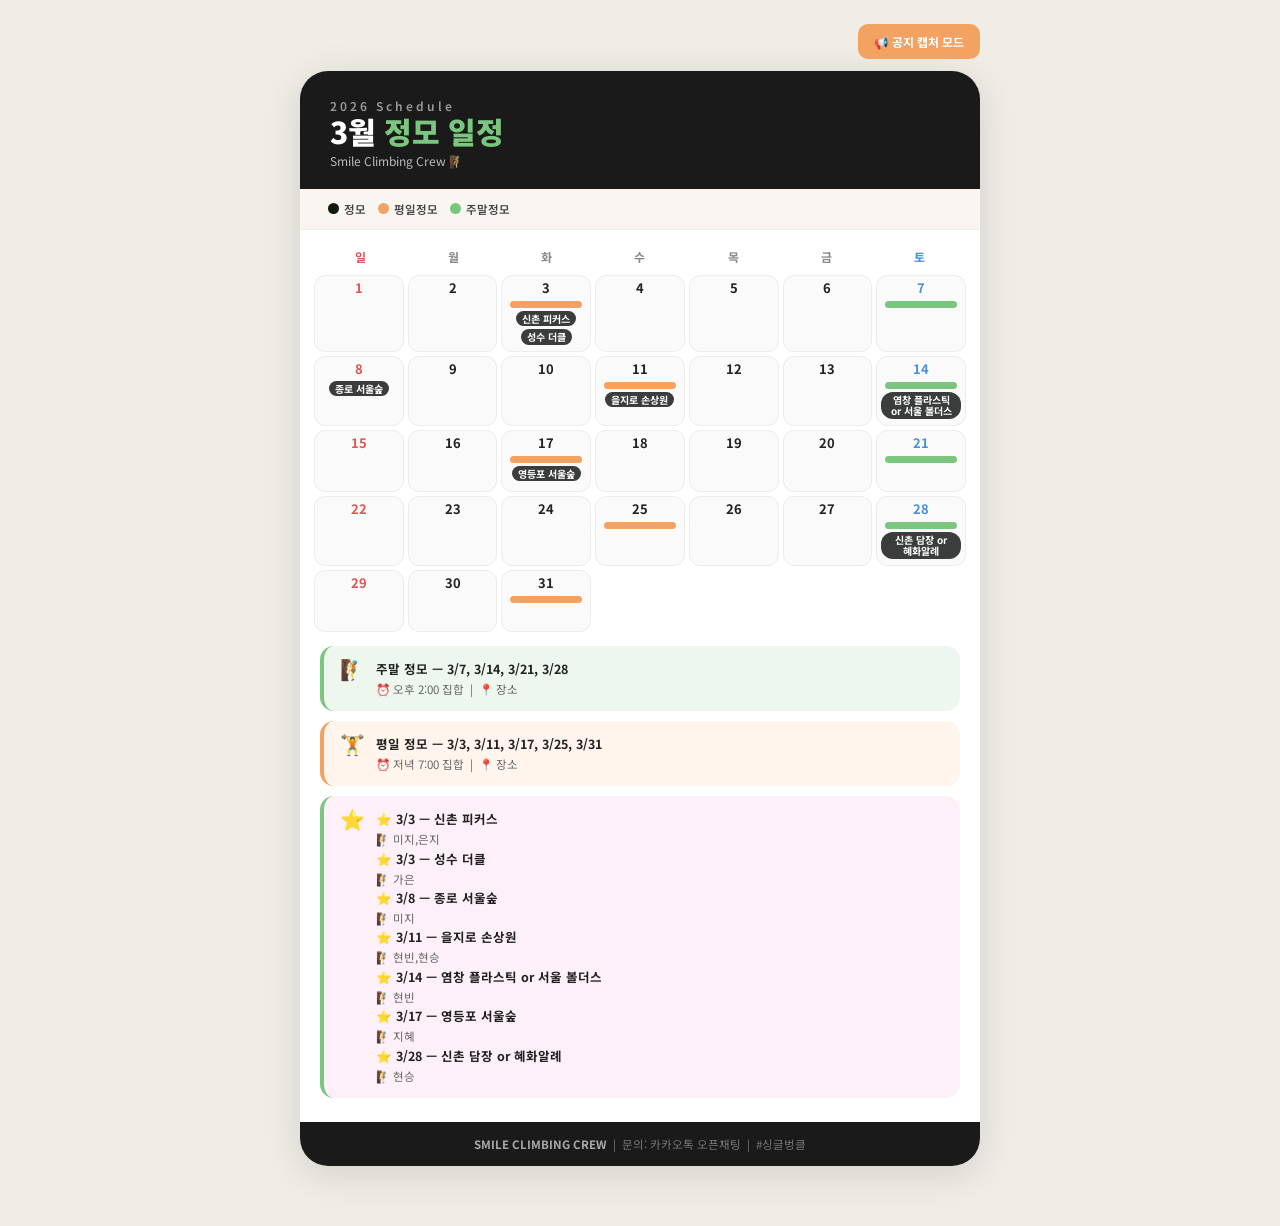
==== commit 2b0a2041: "Update index.html" ====
--- a/index.html
+++ b/index.html
@@ -494,6 +494,12 @@
   <script src="https://identity.netlify.com/v1/netlify-identity-widget.js"></script>
 
   <script>
+    window.addEventListener("error", (e) => {
+      console.log("[window error]", e.message, e.filename, e.lineno, e.colno);
+    });
+    window.addEventListener("unhandledrejection", (e) => {
+      console.log("[promise rejection]", e.reason);
+    });
     /***********************
      * 0) 운영진 설정
      ***********************/
@@ -909,8 +915,6 @@
       const recoveryToken = getRecoveryToken();
       let openedOnce = false;
 
-      const recoveryToken = getRecoveryToken();
-
       if (!recoveryToken) {
         enterNoticeMode();
       }
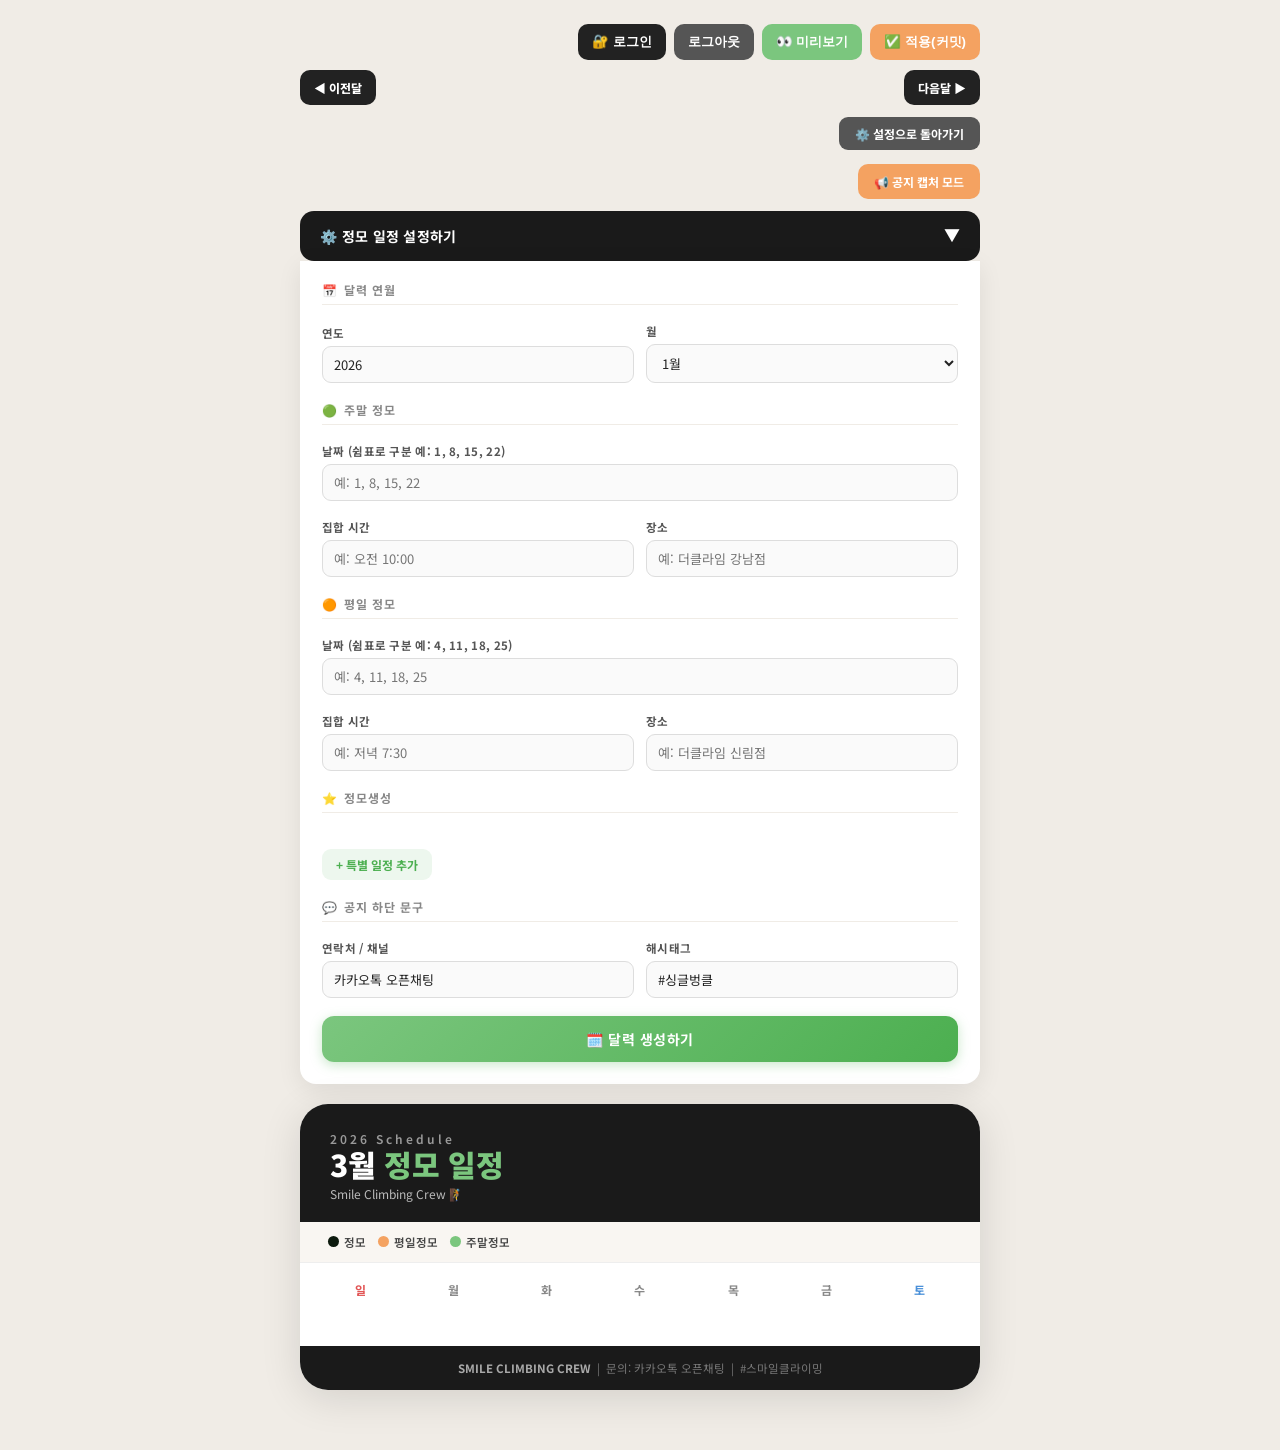
==== commit 31d693bb: "Update index.html" ====
--- a/index.html
+++ b/index.html
@@ -3,370 +3,58 @@
 <head>
   <meta charset="UTF-8"/>
   <meta name="viewport" content="width=device-width, initial-scale=1.0"/>
-  <title>Smile Climbing – 월간 정모 스케줄</title>
-  <style>
-    @import url('https://fonts.googleapis.com/css2?family=Noto+Sans+KR:wght@400;600;700;900&display=swap');
-    * { box-sizing: border-box; margin: 0; padding: 0; }
+  <title>Smile Climbing – Admin</title>
 
-    body {
-      font-family: 'Noto Sans KR', sans-serif;
-      background: #f0ece6;
-      padding: 24px 16px 60px;
-      min-height: 100vh;
-    }
+  <link rel="stylesheet" href="./assets/styles.css"/>
 
-    /* ════════════════════════════════
-       설정 패널
-    ════════════════════════════════ */
-    .settings-wrap {
-      max-width: 680px;
-      margin: 0 auto 20px;
-    }
-    .settings-toggle {
-      width: 100%;
-      background: #1a1a1a;
-      color: #fff;
-      border: none;
-      border-radius: 14px;
-      padding: 13px 20px;
-      font-size: 14px;
-      font-weight: 700;
-      font-family: 'Noto Sans KR', sans-serif;
-      cursor: pointer;
-      display: flex;
-      align-items: center;
-      justify-content: space-between;
-      letter-spacing: 0.3px;
-    }
-    .settings-toggle .arrow { transition: transform .25s; font-size: 16px; }
-    .settings-toggle.open .arrow { transform: rotate(180deg); }
-
-    .settings-panel {
-      background: #fff;
-      border-radius: 0 0 16px 16px;
-      padding: 20px 22px 22px;
-      display: none;
-      flex-direction: column;
-      gap: 18px;
-      box-shadow: 0 6px 24px rgba(0,0,0,.08);
-    }
-    .settings-panel.open { display: flex; }
-
-    .form-row {
-      display: flex;
-      gap: 12px;
-      flex-wrap: wrap;
-      align-items: flex-end;
-    }
-    .form-group { display: flex; flex-direction: column; gap: 5px; flex: 1; min-width: 120px; }
-    .form-group label {
-      font-size: 11.5px;
-      font-weight: 700;
-      color: #555;
-      letter-spacing: 0.3px;
-    }
-    .form-group input, .form-group select {
-      border: 1.5px solid #ddd;
-      border-radius: 9px;
-      padding: 8px 11px;
-      font-size: 13px;
-      font-family: 'Noto Sans KR', sans-serif;
-      color: #222;
-      outline: none;
-      transition: border-color .2s;
-      background: #fafafa;
-    }
-    .form-group input:focus, .form-group select:focus { border-color: #7BC67E; background: #fff; }
-
-    .section-divider {
-      font-size: 12px;
-      font-weight: 700;
-      color: #888;
-      border-bottom: 1.5px solid #f0ece6;
-      padding-bottom: 6px;
-      letter-spacing: 1px;
-      text-transform: uppercase;
-    }
-    .section-divider span { margin-right: 6px; }
-
-    /* 특별 일정 행 */
-    .special-list { display: flex; flex-direction: column; gap: 8px; }
-    .special-row {
-      display: flex;
-      gap: 8px;
-      align-items: center;
-    }
-    .special-row input { flex: 1; }
-    .special-row input.date-input { max-width: 80px; }
-    .btn-remove {
-      background: #ffe0e0;
-      color: #e25555;
-      border: none;
-      border-radius: 8px;
-      width: 30px; height: 30px;
-      font-size: 16px;
-      cursor: pointer;
-      display: flex; align-items: center; justify-content: center;
-      flex-shrink: 0;
-    }
-    .btn-add {
-      background: #edf7ee;
-      color: #4caf50;
-      border: none;
-      border-radius: 9px;
-      padding: 7px 14px;
-      font-size: 12px;
-      font-weight: 700;
-      font-family: 'Noto Sans KR', sans-serif;
-      cursor: pointer;
-      align-self: flex-start;
-    }
-
-    .btn-generate {
-      background: linear-gradient(135deg, #7BC67E, #4caf50);
-      color: #fff;
-      border: none;
-      border-radius: 12px;
-      padding: 13px;
-      font-size: 14px;
-      font-weight: 700;
-      font-family: 'Noto Sans KR', sans-serif;
-      cursor: pointer;
-      letter-spacing: 0.5px;
-      box-shadow: 0 3px 12px rgba(123,198,126,.4);
-    }
-
-    /* 공지 모드 버튼 */
-    .top-actions {
-      max-width: 680px;
-      margin: 0 auto 12px;
-      display: flex;
-      gap: 8px;
-      justify-content: flex-end;
-    }
-    .btn-notice-mode {
-      background: #F4A261;
-      color: #fff;
-      border: none;
-      border-radius: 10px;
-      padding: 9px 16px;
-      font-size: 12px;
-      font-weight: 700;
-      font-family: 'Noto Sans KR', sans-serif;
-      cursor: pointer;
-    }
-    .btn-notice-mode:hover { background: #e8904a; }
-
-    /* 공지 모드일 때 설정 숨김 */
-    body.notice-mode .settings-wrap,
-    body.notice-mode .top-actions { display: none; }
-
-    /* ════════════════════════════════
-       달력 카드
-    ════════════════════════════════ */
-    .card {
-      background: #fff;
-      border-radius: 28px;
-      width: 100%;
-      max-width: 680px;
-      margin: 0 auto;
-      box-shadow: 0 8px 40px rgba(0,0,0,.12);
-      overflow: hidden;
-    }
-
-    /* ✅ 스크롤 제거 유지 */
-    .calendar-scroll { overflow-x: hidden; padding-bottom: 0; }
-    .calendar-wide { min-width: 0; }
-
-    /* Header */
-    .header {
-      position: relative;
-      background: #1a1a1a;
-      padding: 26px 30px 20px;
-      display: flex;
-      align-items: center;
-      gap: 18px;
-    }
-    .header img {
-      width: 84px; height: 84px;
-      object-fit: contain;
-      filter: brightness(0) invert(1);
-    }
-    .header-text .month-label { font-size: 12px; font-weight: 600; color: #999; letter-spacing: 3px; }
-    .header-text h1 { font-size: 30px; font-weight: 900; color: #fff; line-height: 1.15; }
-    .header-text h1 span { color: #7BC67E; }
-    .header-text .subtitle { margin-top: 3px; font-size: 12px; color: #bbb; }
-
-    /* Legend */
-    .legend {
-      display: flex; gap: 12px; flex-wrap: wrap;
-      padding: 12px 28px;
-      background: #f9f6f2;
-      border-bottom: 1px solid #eee;
-    }
-    .legend-item { display: flex; align-items: center; gap: 5px; font-size: 11.5px; font-weight: 600; color: #444; }
-    .dot { width: 11px; height: 11px; border-radius: 50%; flex-shrink: 0; }
-
-    /* Calendar */
-    .calendar-section { padding: 14px 14px 14px; }
-    .day-headers { display: grid; grid-template-columns: repeat(7,1fr); text-align: center; margin-bottom: 6px; }
-    .day-headers div { font-size: 12px; font-weight: 700; padding: 4px 0; color: #888; }
-    .day-headers .sun { color: #e25555; }
-    .day-headers .sat { color: #4a90d9; }
-    .calendar-grid { display: grid; grid-template-columns: repeat(7,1fr); gap: 4px; }
-
-    .cell {
-      border-radius: 11px;
-      padding: 5px 4px 6px;
-      min-height: 62px;
-      display: flex; flex-direction: column; align-items: center;
-      background: #fafafa;
-      border: 1.5px solid #f0ece7;
-    }
-    .cell.empty { background: transparent; border-color: transparent; }
-    .cell.today { border-color: #F4A261; background: #fff8f2; }
-
-    .date-num { font-size: 13px; font-weight: 700; color: #222; margin-bottom: 3px; line-height: 1; }
-    .cell.sun .date-num { color: #e25555; }
-    .cell.sat .date-num { color: #4a90d9; }
-
-    .badge {
-      font-size: 10px; font-weight: 700;
-      border-radius: 12px;
-      padding: 2px 6px;
-      margin-top: 3px;
-      text-align: center;
-      max-width: 100%;
-      white-space: normal;
-      word-break: keep-all;
-      overflow-wrap: anywhere;
-      line-height: 1.15;
-    }
-
-    .badge.weekend{
-      width: 90%;
-      height: 7px;
-      padding: 0;
-      border-radius: 6px;
-      font-size: 0;
-      margin-top: 4px;
-    }
-    .badge.weekday {
-      width: 90%;
-      height: 7px;
-      padding: 0;
-      border-radius: 6px;
-      font-size: 0;
-      margin-top: 4px;
-    }
-
-    .badge.weekend { background: #7BC67E; color: #fff; }
-    .badge.weekday { background: #F4A261; color: #fff; }
-    .badge.special { background: #3a3d3b; color: #fff; }
-
-    /* Info Cards */
-    .info-section { padding: 0 20px 24px; display: flex; flex-direction: column; gap: 10px; }
-    .info-card {
-      border-radius: 14px; padding: 13px 16px;
-      display: flex; align-items: flex-start; gap: 11px;
-    }
-    .info-card.green  { background: #edf7ee; border-left: 4px solid #7BC67E; }
-    .info-card.orange { background: #fff5ec; border-left: 4px solid #F4A261; }
-    .info-card.purple { background: #fdf0f8; border-left: 4px solid #7BC67E; }
-    .info-card.blue   { background: #eef4ff; border-left: 4px solid #6699ee; }
-    .info-card .icon { font-size: 20px; line-height: 1; }
-    .info-card .body strong { font-size: 12.5px; font-weight: 700; color: #222; display: block; margin-bottom: 2px; }
-    .info-card .body span   { font-size: 11.5px; color: #666; line-height: 1.6; display: block; }
-
-    /* Footer */
-    .footer { background: #1a1a1a; padding: 14px 28px; text-align: center; color: #777; font-size: 11.5px; }
-    .footer strong { color: #aaa; }
-
-    /* 공지 모드 복귀 버튼 (달력 위) */
-    .notice-exit {
-      display: none;
-      max-width: 680px;
-      margin: 0 auto 14px;
-      text-align: right;
-    }
-    body.notice-mode .notice-exit { display: block; }
-    .notice-exit button {
-      background: #555; color: #fff; border: none; border-radius: 9px;
-      padding: 8px 16px; font-size: 12px; font-weight: 700;
-      font-family: 'Noto Sans KR', sans-serif; cursor: pointer;
-    }
-
-    @media (max-width: 520px) {
-      body { padding: 18px 10px 50px; }
-      .header { padding: 20px 18px 16px; gap: 12px; }
-      .header img { width: 64px; height: 64px; }
-      .header-text h1 { font-size: 24px; }
-      .legend { padding: 10px 16px; gap: 10px; }
-
-      .calendar-section { padding: 12px 10px 12px; }
-      .day-headers div { font-size: 11px; padding: 3px 0; }
-      .calendar-grid { gap: 3px; }
-
-      .cell { min-height: 56px; padding: 4px 2px 5px; border-radius: 10px; }
-      .date-num { font-size: 12px; margin-bottom: 2px; }
-
-      .badge { font-size: 8px; padding: 2px 4px; margin-top: 2px; }
-
-      .info-section { padding: 0 12px 18px; }
-      .footer { padding: 12px 14px; font-size: 11px; }
-    }
-
-    @media print { .settings-wrap, .top-actions, .notice-exit { display: none !important; } }
-  </style>
+  <!-- favicon / PWA -->
+  <link rel="icon" href="./favicon.ico">
+  <link rel="apple-touch-icon" href="./icons/icon-192.png">
+  <link rel="manifest" href="./manifest.webmanifest">
+  <meta name="theme-color" content="#111111">
 </head>
 <body>
 
-  <!-- ✅ 운영진 전용 관리자 바 -->
-  <div id="adminBar" style="display:none; max-width:680px; margin:0 auto 10px; gap:8px; justify-content:flex-end;">
-    <button onclick="openIdentity(event)" style="background:#222;color:#fff;border:none;border-radius:10px;padding:9px 14px;font-weight:700;cursor:pointer;">
-      🔐 운영진 로그인/계정
+  <!-- 로그인/커밋 바 -->
+  <div style="max-width:680px; margin:0 auto 10px; display:flex; gap:8px; justify-content:flex-end; align-items:center;">
+    <span id="adminEmail" style="font-size:12px;color:#555;font-weight:800;"></span>
+    <button id="btnLogin" style="background:#222;color:#fff;border:none;border-radius:10px;padding:9px 14px;font-weight:700;cursor:pointer;">
+      🔐 로그인
     </button>
-    <button id="btnPreview" onclick="adminPreview()" style="display:none;background:#7BC67E;color:#fff;border:none;border-radius:10px;padding:9px 14px;font-weight:800;cursor:pointer;">
+    <button id="btnLogout" style="background:#555;color:#fff;border:none;border-radius:10px;padding:9px 14px;font-weight:700;cursor:pointer;">
+      로그아웃
+    </button>
+    <button id="btnPreview" style="background:#7BC67E;color:#fff;border:none;border-radius:10px;padding:9px 14px;font-weight:800;cursor:pointer;">
       👀 미리보기
     </button>
-    <button id="btnApply" onclick="adminApply()" style="display:none;background:#F4A261;color:#fff;border:none;border-radius:10px;padding:9px 14px;font-weight:800;cursor:pointer;">
+    <button id="btnApply" style="background:#F4A261;color:#fff;border:none;border-radius:10px;padding:9px 14px;font-weight:800;cursor:pointer;">
       ✅ 적용(커밋)
     </button>
   </div>
 
-  <script>
-    // ✅ Identity가 URL hash를 정리하기 전에 invite_token / recovery_token을 먼저 저장
-    (function captureAuthTokensEarly() {
-      const raw = window.location.hash || "";
-      const get = (key) => {
-        const m = raw.match(new RegExp(key + "=([^&]+)"));
-        return m ? decodeURIComponent(m[1]) : null;
-      };
-      window.__INVITE_TOKEN = get("invite_token");
-      window.__RECOVERY_TOKEN = get("recovery_token");
-      console.log("[EarlyCapture] hash =", raw, { invite: window.__INVITE_TOKEN, recovery: window.__RECOVERY_TOKEN });
-    })();
-  </script>
-
-  <!-- 공지 모드 복귀 -->
-  <div class="notice-exit" style="display:none;">
-    <button onclick="exitNoticeMode()">⚙️ 설정으로 돌아가기</button>
+  <!-- 월 이동 -->
+  <div class="month-nav">
+    <button id="btnPrev">◀ 이전달</button>
+    <div id="monthLabel" class="month-label"></div>
+    <button id="btnNext">다음달 ▶</button>
   </div>
 
-  <!-- 상단 버튼 -->
-  <div class="top-actions">
-    <button class="btn-notice-mode" onclick="enterNoticeMode()">📢 공지 캡처 모드</button>
+  <!-- 공지 모드 버튼들 (운영진 페이지에서도 캡처용으로 쓸 수 있게) -->
+  <div class="notice-exit" style="display:block;">
+    <button id="btnExitNotice">⚙️ 설정으로 돌아가기</button>
+  </div>
+  <div class="top-actions" style="display:flex;">
+    <button class="btn-notice-mode" id="btnEnterNotice">📢 공지 캡처 모드</button>
   </div>
 
-  <!-- ── 설정 패널 ── -->
-  <div class="settings-wrap" style="display:none;">
-    <button class="settings-toggle open" id="toggleBtn" onclick="toggleSettings()">
+  <!-- ── 설정 패널 (네 기존 그대로) ── -->
+  <div class="settings-wrap" style="display:block;">
+    <button class="settings-toggle open" id="toggleBtn" type="button">
       <span>⚙️ 정모 일정 설정하기</span>
       <span class="arrow">▲</span>
     </button>
     <div class="settings-panel open" id="settingsPanel">
 
-      <!-- 연월 -->
       <div class="section-divider"><span>📅</span>달력 연월</div>
       <div class="form-row">
         <div class="form-group">
@@ -377,7 +65,7 @@
           <label>월</label>
           <select id="inp-month">
             <option value="1">1월</option><option value="2">2월</option>
-            <option value="3" selected>3월</option><option value="4">4월</option>
+            <option value="3">3월</option><option value="4">4월</option>
             <option value="5">5월</option><option value="6">6월</option>
             <option value="7">7월</option><option value="8">8월</option>
             <option value="9">9월</option><option value="10">10월</option>
@@ -386,7 +74,6 @@
         </div>
       </div>
 
-      <!-- 주말 정모 -->
       <div class="section-divider"><span>🟢</span>주말 정모</div>
       <div class="form-row">
         <div class="form-group" style="min-width:200px">
@@ -405,7 +92,6 @@
         </div>
       </div>
 
-      <!-- 평일 정모 -->
       <div class="section-divider"><span>🟠</span>평일 정모</div>
       <div class="form-row">
         <div class="form-group" style="min-width:200px">
@@ -424,19 +110,10 @@
         </div>
       </div>
 
-      <!-- 특별 일정 -->
       <div class="section-divider"><span>⭐</span>정모생성</div>
-      <div class="special-list" id="specialList">
-        <div class="special-row">
-          <input class="date-input" type="number" placeholder="날짜" min="1" max="31" style="border:1.5px solid #ddd;border-radius:9px;padding:8px 11px;font-size:13px;font-family:inherit;outline:none;background:#fafafa;"/>
-          <input type="text" placeholder="내용 (예: 번개, 대회 참가)" style="border:1.5px solid #ddd;border-radius:9px;padding:8px 11px;font-size:13px;font-family:inherit;outline:none;flex:1;background:#fafafa;"/>
-          <input type="text" placeholder="장소 (선택)" style="border:1.5px solid #ddd;border-radius:9px;padding:8px 11px;font-size:13px;font-family:inherit;outline:none;flex:1;background:#fafafa;"/>
-          <button class="btn-remove" onclick="removeSpecial(this)">×</button>
-        </div>
-      </div>
-      <button class="btn-add" onclick="addSpecial()">+ 특별 일정 추가</button>
+      <div class="special-list" id="specialList"></div>
+      <button class="btn-add" id="btnAddSpecial" type="button">+ 특별 일정 추가</button>
 
-      <!-- 공지 하단 문구 -->
       <div class="section-divider"><span>💬</span>공지 하단 문구</div>
       <div class="form-row">
         <div class="form-group">
@@ -449,13 +126,12 @@
         </div>
       </div>
 
-      <button class="btn-generate" onclick="generate()">🗓️ 달력 생성하기</button>
+      <button class="btn-generate" id="btnGenerate" type="button">🗓️ 달력 생성하기</button>
     </div>
   </div>
 
-  <!-- ── 달력 카드 ── -->
+  <!-- ── 달력 카드 (네 기존 그대로) ── -->
   <div class="card" id="calendarCard">
-
     <div class="header">
       <img src="https://www.genspark.ai/api/files/s/mjL4aDIJ" alt="Smile Climbing Logo" onerror="this.style.display='none'"/>
       <div class="header-text">
@@ -490,492 +166,11 @@
     </div>
   </div>
 
-  <!-- ✅ Identity 위젯은 딱 1번만 로드 -->
+  <!-- ✅ Identity는 admin에서만 로드 -->
   <script src="https://identity.netlify.com/v1/netlify-identity-widget.js"></script>
-
-  <script>
-    window.addEventListener("error", (e) => {
-      console.log("[window error]", e.message, e.filename, e.lineno, e.colno);
-    });
-    window.addEventListener("unhandledrejection", (e) => {
-      console.log("[promise rejection]", e.reason);
-    });
-    /***********************
-     * 0) 운영진 설정
-     ***********************/
-    const ADMIN_EMAILS = [
-      "dlgusqls44@gmail.com",
-      "wjd2903@gmail.com",
-      "migi206@naver.com",
-      "john941003@naver.com",
-      "dusehd1541@gmail.com",
-      "lepleeka137@gmail.com",
-    ];
-
-    function isAdminUser(user) {
-      if (!user || !user.email) return false;
-      if (ADMIN_EMAILS.length === 0) return true;
-      return ADMIN_EMAILS.includes(user.email);
-    }
-
-    function showAdminUI() {
-      const bar = document.getElementById("adminBar");
-      if (bar) bar.style.display = "flex";
-
-      const settingsWrap = document.querySelector(".settings-wrap");
-      const noticeExit = document.querySelector(".notice-exit");
-      const topActions = document.querySelector(".top-actions");
-
-      if (settingsWrap) settingsWrap.style.display = "block";
-      if (noticeExit) noticeExit.style.display = "block";
-      if (topActions) topActions.style.display = "flex";
-
-      const btnPreview = document.getElementById("btnPreview");
-      const btnApply = document.getElementById("btnApply");
-      if (btnPreview) btnPreview.style.display = "inline-block";
-      if (btnApply) btnApply.style.display = "inline-block";
-
-      document.body.classList.remove('notice-mode');
-    }
-
-    function hideAdminUI() {
-      const bar = document.getElementById("adminBar");
-      if (bar) bar.style.display = "none";
-      document.body.classList.add('notice-mode');
-    }
-
-    // ✅ click-through 방지 + 다음 틱에 open
-    function openIdentity(e) {
-      if (e) { e.preventDefault(); e.stopPropagation(); }
-      setTimeout(() => window.netlifyIdentity && window.netlifyIdentity.open("login"), 0);
-    }
-
-    // ✅ 만료 자동갱신 토큰
-    async function getIdentityTokenFresh() {
-      const u = window.netlifyIdentity && window.netlifyIdentity.currentUser();
-      if (!u) return null;
-      return await u.jwt(true);
-    }
-
-    /***********************
-     * 1) UI 동작들
-     ***********************/
-    function toggleSettings() {
-      const panel = document.getElementById('settingsPanel');
-      const btn   = document.getElementById('toggleBtn');
-      panel.classList.toggle('open');
-      btn.classList.toggle('open');
-    }
-
-    function addSpecial() {
-      const list = document.getElementById('specialList');
-      const row = document.createElement('div');
-      row.className = 'special-row';
-      row.innerHTML = `
-        <input class="date-input" type="number" placeholder="날짜" min="1" max="31"
-          style="border:1.5px solid #ddd;border-radius:9px;padding:8px 11px;font-size:13px;font-family:inherit;outline:none;background:#fafafa;max-width:80px;"/>
-        <input type="text" placeholder="내용 (예: 번개, 대회 참가)"
-          style="border:1.5px solid #ddd;border-radius:9px;padding:8px 11px;font-size:13px;font-family:inherit;outline:none;flex:1;background:#fafafa;"/>
-        <input type="text" placeholder="장소 (선택)"
-          style="border:1.5px solid #ddd;border-radius:9px;padding:8px 11px;font-size:13px;font-family:inherit;outline:none;flex:1;background:#fafafa;"/>
-        <button class="btn-remove" onclick="removeSpecial(this)">×</button>`;
-      list.appendChild(row);
-    }
-
-    function removeSpecial(btn) {
-      const rows = document.querySelectorAll('.special-row');
-      if (rows.length > 1) btn.parentElement.remove();
-      else { btn.parentElement.querySelectorAll('input').forEach(i => i.value = ''); }
-    }
-
-    function enterNoticeMode() {
-      document.body.classList.add('notice-mode');
-      // ✅ 첫 진입에서 smooth scroll이 클릭/포커스 흐름을 꼬이게 만들 수 있어(특히 모바일)
-      // 아래는 "즉시"로 바꿔 안정성 우선
-      window.scrollTo({ top: document.getElementById('calendarCard').offsetTop - 20, behavior: 'auto' });
-    }
-    function exitNoticeMode() { document.body.classList.remove('notice-mode'); }
-
-    function parseDates(str) {
-      if (!str || !str.trim()) return [];
-      return str.split(',').map(s => parseInt(s.trim())).filter(n => !isNaN(n) && n >= 1 && n <= 31);
-    }
-
-    /***********************
-     * 2) config.json 로드/적용
-     ***********************/
-    async function loadConfig() {
-      const url = `./config.json?v=${Date.now()}`;
-      const res = await fetch(url, { cache: 'no-store' });
-      if (!res.ok) throw new Error(`config.json load failed: ${res.status}`);
-      return await res.json();
-    }
-
-    function applyConfigToForm(cfg) {
-      document.getElementById('inp-year').value  = cfg.year ?? new Date().getFullYear();
-      document.getElementById('inp-month').value = cfg.month ?? (new Date().getMonth() + 1);
-
-      const weekend = cfg.weekend ?? {};
-      const weekday = cfg.weekday ?? {};
-
-      document.getElementById('inp-weekend-dates').value = Array.isArray(weekend.dates) ? weekend.dates.join(', ') : '';
-      document.getElementById('inp-weekend-time').value  = weekend.time ?? '';
-      document.getElementById('inp-weekend-place').value = weekend.place ?? '';
-
-      document.getElementById('inp-weekday-dates').value = Array.isArray(weekday.dates) ? weekday.dates.join(', ') : '';
-      document.getElementById('inp-weekday-time').value  = weekday.time ?? '';
-      document.getElementById('inp-weekday-place').value = weekday.place ?? '';
-
-      document.getElementById('inp-contact').value = cfg.contact ?? '카카오톡 오픈채팅';
-      document.getElementById('inp-hashtag').value = cfg.hashtag ?? '#싱글벙클';
-
-      const list = document.getElementById('specialList');
-      list.innerHTML = '';
-      const specials = Array.isArray(cfg.specials) ? cfg.specials : [];
-      if (specials.length === 0) addSpecial();
-      specials.forEach(s => {
-        addSpecial();
-        const rows = document.querySelectorAll('.special-row');
-        const row = rows[rows.length - 1];
-        const inputs = row.querySelectorAll('input');
-        inputs[0].value = s.day ?? '';
-        inputs[1].value = s.label ?? '';
-        inputs[2].value = s.place ?? '';
-      });
-    }
-
-    /***********************
-     * 3) 렌더(달력 생성)
-     ***********************/
-    function generateFromConfig(cfg) {
-      const year  = parseInt(cfg.year);
-      const month = parseInt(cfg.month);
-
-      const contact = (cfg.contact ?? '').toString().trim();
-      const hashtag = (cfg.hashtag ?? '').toString().trim();
-
-      const weekend = cfg.weekend ?? {};
-      const weekday = cfg.weekday ?? {};
-
-      const weekendDates = Array.isArray(weekend.dates) ? weekend.dates : [];
-      const weekdayDates = Array.isArray(weekday.dates) ? weekday.dates : [];
-
-      const weekendTime  = (weekend.time ?? '').toString().trim();
-      const weekendPlace = (weekend.place ?? '').toString().trim();
-
-      const weekdayTime  = (weekday.time ?? '').toString().trim();
-      const weekdayPlace = (weekday.place ?? '').toString().trim();
-
-      const specials = {};
-      const specialList = Array.isArray(cfg.specials) ? cfg.specials : [];
-      specialList.forEach(item => {
-        const d = parseInt(item.day);
-        const label = (item.label ?? '').toString().trim();
-        const place = (item.place ?? '').toString().trim();
-        if (!isNaN(d) && d >= 1 && d <= 31 && label) {
-          if (!specials[d]) specials[d] = [];
-          specials[d].push({ label, place });
-        }
-      });
-
-      document.getElementById('hdr-label').textContent = `${year} Schedule`;
-      document.getElementById('hdr-title').innerHTML = `${month}월 <span>정모 일정</span>`;
-
-      const grid = document.getElementById('calGrid');
-      grid.innerHTML = '';
-      const today = new Date();
-      const firstDay = new Date(year, month - 1, 1).getDay();
-      const lastDate = new Date(year, month, 0).getDate();
-
-      for (let i = 0; i < firstDay; i++) {
-        const e = document.createElement('div');
-        e.className = 'cell empty';
-        grid.appendChild(e);
-      }
-
-      for (let d = 1; d <= lastDate; d++) {
-        const dow = (firstDay + d - 1) % 7;
-        const cell = document.createElement('div');
-        let cls = 'cell';
-        if (dow === 0) cls += ' sun';
-        if (dow === 6) cls += ' sat';
-        const isToday = (today.getFullYear() === year && today.getMonth() === month - 1 && today.getDate() === d);
-        if (isToday) cls += ' today';
-        cell.className = cls;
-
-        const num = document.createElement('div');
-        num.className = 'date-num';
-        num.textContent = d;
-        cell.appendChild(num);
-
-        if (weekendDates.includes(d)) {
-          const b = document.createElement('div');
-          b.className = 'badge weekend';
-          b.textContent = '';
-          cell.appendChild(b);
-        }
-        if (weekdayDates.includes(d)) {
-          const b = document.createElement('div');
-          b.className = 'badge weekday';
-          b.textContent = '';
-          cell.appendChild(b);
-        }
-
-        if (specials[d] && specials[d].length > 0) {
-          specials[d].forEach(item => {
-            const b = document.createElement('div');
-            b.className = 'badge special';
-            b.textContent = item.label;
-            cell.appendChild(b);
-          });
-        }
-
-        grid.appendChild(cell);
-      }
-
-      const info = document.getElementById('infoSection');
-      info.innerHTML = '';
-
-      if (weekendDates.length > 0) {
-        const dateStr = weekendDates.map(d => `${month}/${d}`).join(', ');
-        const timeStr = weekendTime || '추후 공지';
-        const placeStr = weekendPlace || '추후 공지 (카톡방 확인)';
-        info.innerHTML += `
-          <div class="info-card green">
-            <div class="icon">🧗</div>
-            <div class="body">
-              <strong>주말 정모 — ${dateStr}</strong>
-              <span>⏰ ${timeStr} 집합 &nbsp;|&nbsp; 📍 ${placeStr}</span>
-            </div>
-          </div>`;
-      }
-
-      if (weekdayDates.length > 0) {
-        const dateStr = weekdayDates.map(d => `${month}/${d}`).join(', ');
-        const timeStr = weekdayTime || '추후 공지';
-        const placeStr = weekdayPlace || '추후 공지 (카톡방 확인)';
-        info.innerHTML += `
-          <div class="info-card orange">
-            <div class="icon">🏋️</div>
-            <div class="body">
-              <strong>평일 정모 — ${dateStr}</strong>
-              <span>⏰ ${timeStr} 집합 &nbsp;|&nbsp; 📍 ${placeStr}</span>
-            </div>
-          </div>`;
-      }
-
-      const specialDays = Object.keys(specials).map(k => parseInt(k)).sort((a,b) => a-b);
-      if (specialDays.length > 0) {
-        const rows = specialDays.map(day => {
-          return specials[day].map(v => {
-            let line = `<strong>⭐ ${month}/${day} — ${v.label}</strong>`;
-            if (v.place) line += `<span>🧗 ${v.place}</span>`;
-            return line;
-          }).join('');
-        }).join('');
-
-        info.innerHTML += `
-          <div class="info-card purple">
-            <div class="icon">⭐</div>
-            <div class="body">${rows}</div>
-          </div>`;
-      }
-
-      if (weekendDates.length === 0 && weekdayDates.length === 0 && specialDays.length === 0) {
-        info.innerHTML = `
-          <div class="info-card blue">
-            <div class="icon">ℹ️</div>
-            <div class="body">
-              <strong>일정 안내</strong>
-              <span>config.json에 일정을 입력 후 새로고침 해주세요.</span>
-            </div>
-          </div>`;
-      }
-
-      document.getElementById('footerSection').innerHTML =
-        `<strong>SMILE CLIMBING CREW</strong> &nbsp;|&nbsp; 문의: ${contact || '카카오톡 오픈채팅'} &nbsp;|&nbsp; ${hashtag || '#싱글벙클'}`;
-    }
-
-    /***********************
-     * 4) 폼 -> config 생성
-     ***********************/
-    function buildConfigFromForm() {
-      const cfg = {
-        year: parseInt(document.getElementById('inp-year').value),
-        month: parseInt(document.getElementById('inp-month').value),
-        contact: document.getElementById('inp-contact').value.trim(),
-        hashtag: document.getElementById('inp-hashtag').value.trim(),
-        weekend: {
-          dates: parseDates(document.getElementById('inp-weekend-dates').value),
-          time: document.getElementById('inp-weekend-time').value.trim(),
-          place: document.getElementById('inp-weekend-place').value.trim()
-        },
-        weekday: {
-          dates: parseDates(document.getElementById('inp-weekday-dates').value),
-          time: document.getElementById('inp-weekday-time').value.trim(),
-          place: document.getElementById('inp-weekday-place').value.trim()
-        },
-        specials: []
-      };
-
-      const specialsMap = {};
-      document.querySelectorAll('.special-row').forEach(row => {
-        const inputs = row.querySelectorAll('input');
-        const d = parseInt(inputs[0].value);
-        const label = (inputs[1].value || '').trim();
-        const place = (inputs[2].value || '').trim();
-        if (!isNaN(d) && d >= 1 && d <= 31 && label) {
-          if (!specialsMap[d]) specialsMap[d] = [];
-          specialsMap[d].push({ day: d, label, place });
-        }
-      });
-      cfg.specials = Object.values(specialsMap).flat();
-
-      return cfg;
-    }
-
-    function generate() {
-      const cfg = buildConfigFromForm();
-      generateFromConfig(cfg);
-      document.getElementById('calendarCard').scrollIntoView({ behavior: 'smooth', block: 'start' });
-    }
-
-    /***********************
-     * 5) 운영진 버튼 동작
-     ***********************/
-    function adminPreview() {
-      generate();
-    }
-
-    async function adminApply() {
-      try {
-        const token = await getIdentityTokenFresh();
-        if (!token) throw new Error("운영진 로그인 후에 적용할 수 있어요.");
-
-        const config = buildConfigFromForm();
-
-        const res = await fetch("/.netlify/functions/update-config", {
-          method: "POST",
-          headers: {
-            "Content-Type": "application/json",
-            "Authorization": "Bearer " + token
-          },
-          body: JSON.stringify({
-            config,
-            message: `Update schedule via index.html`
-          })
-        });
-
-        if (!res.ok) {
-          const t = await res.text();
-          throw new Error(`커밋 실패: ${res.status} ${t}`);
-        }
-
-        alert("적용 완료! (GitHub에 커밋됨)\n배포 반영까지 잠시 후 자동 반영돼요.");
-      } catch (e) {
-        alert(e.message || String(e));
-      }
-    }
-
-    /***********************
-     * 6) 토큰 파서
-     ***********************/
-    function getInviteToken() {
-      if (window.__INVITE_TOKEN) return window.__INVITE_TOKEN;
-
-      const sp = new URLSearchParams(window.location.search);
-      const q = sp.get("invite_token");
-      if (q) return q;
-
-      const hash = (window.location.hash || "").replace(/^#/, "");
-      const m = hash.match(/invite_token=([^&]+)/);
-      return m ? decodeURIComponent(m[1]) : null;
-    }
-
-    function getRecoveryToken() {
-      if (window.__RECOVERY_TOKEN) return window.__RECOVERY_TOKEN;
-
-      const sp = new URLSearchParams(window.location.search);
-      const q = sp.get("recovery_token");
-      if (q) return q;
-
-      const hash = (window.location.hash || "").replace(/^#/, "");
-      const m = hash.match(/recovery_token=([^&]+)/);
-      return m ? decodeURIComponent(m[1]) : null;
-    }
-
-    /***********************
-     * 7) Identity 초기화: ✅ DOMContentLoaded에서 먼저
-     ***********************/
-    document.addEventListener("DOMContentLoaded", () => {
-
-      if (!window.netlifyIdentity) return;
-
-      const inviteToken = getInviteToken();
-      const recoveryToken = getRecoveryToken();
-      let openedOnce = false;
-
-      if (!recoveryToken) {
-        enterNoticeMode();
-      }
-
-      window.netlifyIdentity.on("open", () => console.log("[Identity open]"));
-      window.netlifyIdentity.on("close", () => console.log("[Identity close]"));
-      window.netlifyIdentity.on("error", (e) => console.log("[Identity error]", e));
-
-      window.netlifyIdentity.on("init", (user) => {
-        console.log("[Identity init] user=", user);
-
-        // ✅ recovery 우선
-        if (recoveryToken && !openedOnce) {
-          openedOnce = true;
-          setTimeout(() => window.netlifyIdentity.open("recovery"), 0);
-          return;
-        }
-
-        // ✅ invite 다음
-        if (inviteToken && !user && !openedOnce) {
-          openedOnce = true;
-          setTimeout(() => window.netlifyIdentity.open("signup"), 0);
-          return;
-        }
-
-        if (isAdminUser(user)) showAdminUI();
-        else hideAdminUI();
-      });
-
-      window.netlifyIdentity.on("login", (user) => {
-        console.log("[Identity login]", user && user.email);
-
-        // 토큰 정리는 로그인 완료 후에만
-        history.replaceState(null, "", location.pathname + location.search);
-
-        if (isAdminUser(user)) showAdminUI();
-        else {
-          alert("운영진 권한이 없습니다.");
-          window.netlifyIdentity.logout();
-          hideAdminUI();
-        }
-      });
-
-      window.netlifyIdentity.on("logout", () => hideAdminUI());
-
-      window.netlifyIdentity.init();
-    });
-
-    /***********************
-     * 8) config.json 로드/렌더: load에서 나중에
-     ***********************/
-    window.addEventListener("load", async () => {
-      try {
-        const cfg = await loadConfig();
-        applyConfigToForm(cfg);
-        generateFromConfig(cfg);
-      } catch (e) {
-        console.error(e);
-        generate();
-      }
-    });
+  <script type="module">
+    import { initAdmin } from "./assets/admin-page.js";
+    initAdmin();
   </script>
 </body>
 </html>
--- a/assets/styles.css
+++ b/assets/styles.css
@@ -0,0 +1,340 @@
+
+    @import url('https://fonts.googleapis.com/css2?family=Noto+Sans+KR:wght@400;600;700;900&display=swap');
+    * { box-sizing: border-box; margin: 0; padding: 0; }
+
+    body {
+      font-family: 'Noto Sans KR', sans-serif;
+      background: #f0ece6;
+      padding: 24px 16px 60px;
+      min-height: 100vh;
+    }
+
+    /* ════════════════════════════════
+       설정 패널
+    ════════════════════════════════ */
+    .settings-wrap {
+      max-width: 680px;
+      margin: 0 auto 20px;
+    }
+    .settings-toggle {
+      width: 100%;
+      background: #1a1a1a;
+      color: #fff;
+      border: none;
+      border-radius: 14px;
+      padding: 13px 20px;
+      font-size: 14px;
+      font-weight: 700;
+      font-family: 'Noto Sans KR', sans-serif;
+      cursor: pointer;
+      display: flex;
+      align-items: center;
+      justify-content: space-between;
+      letter-spacing: 0.3px;
+    }
+    .settings-toggle .arrow { transition: transform .25s; font-size: 16px; }
+    .settings-toggle.open .arrow { transform: rotate(180deg); }
+
+    .settings-panel {
+      background: #fff;
+      border-radius: 0 0 16px 16px;
+      padding: 20px 22px 22px;
+      display: none;
+      flex-direction: column;
+      gap: 18px;
+      box-shadow: 0 6px 24px rgba(0,0,0,.08);
+    }
+    .settings-panel.open { display: flex; }
+
+    .form-row {
+      display: flex;
+      gap: 12px;
+      flex-wrap: wrap;
+      align-items: flex-end;
+    }
+    .form-group { display: flex; flex-direction: column; gap: 5px; flex: 1; min-width: 120px; }
+    .form-group label {
+      font-size: 11.5px;
+      font-weight: 700;
+      color: #555;
+      letter-spacing: 0.3px;
+    }
+    .form-group input, .form-group select {
+      border: 1.5px solid #ddd;
+      border-radius: 9px;
+      padding: 8px 11px;
+      font-size: 13px;
+      font-family: 'Noto Sans KR', sans-serif;
+      color: #222;
+      outline: none;
+      transition: border-color .2s;
+      background: #fafafa;
+    }
+    .form-group input:focus, .form-group select:focus { border-color: #7BC67E; background: #fff; }
+
+    .section-divider {
+      font-size: 12px;
+      font-weight: 700;
+      color: #888;
+      border-bottom: 1.5px solid #f0ece6;
+      padding-bottom: 6px;
+      letter-spacing: 1px;
+      text-transform: uppercase;
+    }
+    .section-divider span { margin-right: 6px; }
+
+    /* 특별 일정 행 */
+    .special-list { display: flex; flex-direction: column; gap: 8px; }
+    .special-row {
+      display: flex;
+      gap: 8px;
+      align-items: center;
+    }
+    .special-row input { flex: 1; }
+    .special-row input.date-input { max-width: 80px; }
+    .btn-remove {
+      background: #ffe0e0;
+      color: #e25555;
+      border: none;
+      border-radius: 8px;
+      width: 30px; height: 30px;
+      font-size: 16px;
+      cursor: pointer;
+      display: flex; align-items: center; justify-content: center;
+      flex-shrink: 0;
+    }
+    .btn-add {
+      background: #edf7ee;
+      color: #4caf50;
+      border: none;
+      border-radius: 9px;
+      padding: 7px 14px;
+      font-size: 12px;
+      font-weight: 700;
+      font-family: 'Noto Sans KR', sans-serif;
+      cursor: pointer;
+      align-self: flex-start;
+    }
+
+    .btn-generate {
+      background: linear-gradient(135deg, #7BC67E, #4caf50);
+      color: #fff;
+      border: none;
+      border-radius: 12px;
+      padding: 13px;
+      font-size: 14px;
+      font-weight: 700;
+      font-family: 'Noto Sans KR', sans-serif;
+      cursor: pointer;
+      letter-spacing: 0.5px;
+      box-shadow: 0 3px 12px rgba(123,198,126,.4);
+    }
+
+    /* 공지 모드 버튼 */
+    .top-actions {
+      max-width: 680px;
+      margin: 0 auto 12px;
+      display: flex;
+      gap: 8px;
+      justify-content: flex-end;
+    }
+    .btn-notice-mode {
+      background: #F4A261;
+      color: #fff;
+      border: none;
+      border-radius: 10px;
+      padding: 9px 16px;
+      font-size: 12px;
+      font-weight: 700;
+      font-family: 'Noto Sans KR', sans-serif;
+      cursor: pointer;
+    }
+    .btn-notice-mode:hover { background: #e8904a; }
+
+    /* 공지 모드일 때 설정 숨김 */
+    body.notice-mode .settings-wrap,
+    body.notice-mode .top-actions { display: none; }
+
+    /* ════════════════════════════════
+       달력 카드
+    ════════════════════════════════ */
+    .card {
+      background: #fff;
+      border-radius: 28px;
+      width: 100%;
+      max-width: 680px;
+      margin: 0 auto;
+      box-shadow: 0 8px 40px rgba(0,0,0,.12);
+      overflow: hidden;
+    }
+
+    /* ✅ 스크롤 제거 유지 */
+    .calendar-scroll { overflow-x: hidden; padding-bottom: 0; }
+    .calendar-wide { min-width: 0; }
+
+    /* Header */
+    .header {
+      position: relative;
+      background: #1a1a1a;
+      padding: 26px 30px 20px;
+      display: flex;
+      align-items: center;
+      gap: 18px;
+    }
+    .header img {
+      width: 84px; height: 84px;
+      object-fit: contain;
+      filter: brightness(0) invert(1);
+    }
+    .header-text .month-label { font-size: 12px; font-weight: 600; color: #999; letter-spacing: 3px; }
+    .header-text h1 { font-size: 30px; font-weight: 900; color: #fff; line-height: 1.15; }
+    .header-text h1 span { color: #7BC67E; }
+    .header-text .subtitle { margin-top: 3px; font-size: 12px; color: #bbb; }
+
+    /* Legend */
+    .legend {
+      display: flex; gap: 12px; flex-wrap: wrap;
+      padding: 12px 28px;
+      background: #f9f6f2;
+      border-bottom: 1px solid #eee;
+    }
+    .legend-item { display: flex; align-items: center; gap: 5px; font-size: 11.5px; font-weight: 600; color: #444; }
+    .dot { width: 11px; height: 11px; border-radius: 50%; flex-shrink: 0; }
+
+    /* Calendar */
+    .calendar-section { padding: 14px 14px 14px; }
+    .day-headers { display: grid; grid-template-columns: repeat(7,1fr); text-align: center; margin-bottom: 6px; }
+    .day-headers div { font-size: 12px; font-weight: 700; padding: 4px 0; color: #888; }
+    .day-headers .sun { color: #e25555; }
+    .day-headers .sat { color: #4a90d9; }
+    .calendar-grid { display: grid; grid-template-columns: repeat(7,1fr); gap: 4px; }
+
+    .cell {
+      border-radius: 11px;
+      padding: 5px 4px 6px;
+      min-height: 62px;
+      display: flex; flex-direction: column; align-items: center;
+      background: #fafafa;
+      border: 1.5px solid #f0ece7;
+    }
+    .cell.empty { background: transparent; border-color: transparent; }
+    .cell.today { border-color: #F4A261; background: #fff8f2; }
+
+    .date-num { font-size: 13px; font-weight: 700; color: #222; margin-bottom: 3px; line-height: 1; }
+    .cell.sun .date-num { color: #e25555; }
+    .cell.sat .date-num { color: #4a90d9; }
+
+    .badge {
+      font-size: 10px; font-weight: 700;
+      border-radius: 12px;
+      padding: 2px 6px;
+      margin-top: 3px;
+      text-align: center;
+      max-width: 100%;
+      white-space: normal;
+      word-break: keep-all;
+      overflow-wrap: anywhere;
+      line-height: 1.15;
+    }
+
+    .badge.weekend{
+      width: 90%;
+      height: 7px;
+      padding: 0;
+      border-radius: 6px;
+      font-size: 0;
+      margin-top: 4px;
+    }
+    .badge.weekday {
+      width: 90%;
+      height: 7px;
+      padding: 0;
+      border-radius: 6px;
+      font-size: 0;
+      margin-top: 4px;
+    }
+
+    .badge.weekend { background: #7BC67E; color: #fff; }
+    .badge.weekday { background: #F4A261; color: #fff; }
+    .badge.special { background: #3a3d3b; color: #fff; }
+
+    /* Info Cards */
+    .info-section { padding: 0 20px 24px; display: flex; flex-direction: column; gap: 10px; }
+    .info-card {
+      border-radius: 14px; padding: 13px 16px;
+      display: flex; align-items: flex-start; gap: 11px;
+    }
+    .info-card.green  { background: #edf7ee; border-left: 4px solid #7BC67E; }
+    .info-card.orange { background: #fff5ec; border-left: 4px solid #F4A261; }
+    .info-card.purple { background: #fdf0f8; border-left: 4px solid #7BC67E; }
+    .info-card.blue   { background: #eef4ff; border-left: 4px solid #6699ee; }
+    .info-card .icon { font-size: 20px; line-height: 1; }
+    .info-card .body strong { font-size: 12.5px; font-weight: 700; color: #222; display: block; margin-bottom: 2px; }
+    .info-card .body span   { font-size: 11.5px; color: #666; line-height: 1.6; display: block; }
+
+    /* Footer */
+    .footer { background: #1a1a1a; padding: 14px 28px; text-align: center; color: #777; font-size: 11.5px; }
+    .footer strong { color: #aaa; }
+
+    /* 공지 모드 복귀 버튼 (달력 위) */
+    .notice-exit {
+      display: none;
+      max-width: 680px;
+      margin: 0 auto 14px;
+      text-align: right;
+    }
+    body.notice-mode .notice-exit { display: block; }
+    .notice-exit button {
+      background: #555; color: #fff; border: none; border-radius: 9px;
+      padding: 8px 16px; font-size: 12px; font-weight: 700;
+      font-family: 'Noto Sans KR', sans-serif; cursor: pointer;
+    }
+
+    @media (max-width: 520px) {
+      body { padding: 18px 10px 50px; }
+      .header { padding: 20px 18px 16px; gap: 12px; }
+      .header img { width: 64px; height: 64px; }
+      .header-text h1 { font-size: 24px; }
+      .legend { padding: 10px 16px; gap: 10px; }
+
+      .calendar-section { padding: 12px 10px 12px; }
+      .day-headers div { font-size: 11px; padding: 3px 0; }
+      .calendar-grid { gap: 3px; }
+
+      .cell { min-height: 56px; padding: 4px 2px 5px; border-radius: 10px; }
+      .date-num { font-size: 12px; margin-bottom: 2px; }
+
+      .badge { font-size: 8px; padding: 2px 4px; margin-top: 2px; }
+
+      .info-section { padding: 0 12px 18px; }
+      .footer { padding: 12px 14px; font-size: 11px; }
+    }
+
+    @media print { .settings-wrap, .top-actions, .notice-exit { display: none !important; } }
+
+
+/* month nav */
+.month-nav {
+  max-width: 680px;
+  margin: 0 auto 12px;
+  display: flex;
+  align-items: center;
+  justify-content: space-between;
+  gap: 8px;
+}
+.month-nav button {
+  background: #222;
+  color: #fff;
+  border: none;
+  border-radius: 10px;
+  padding: 9px 14px;
+  font-weight: 800;
+  cursor: pointer;
+  font-family: 'Noto Sans KR', sans-serif;
+  font-size: 12px;
+}
+.month-label {
+  font-weight: 900;
+  color: #222;
+  letter-spacing: 1px;
+}
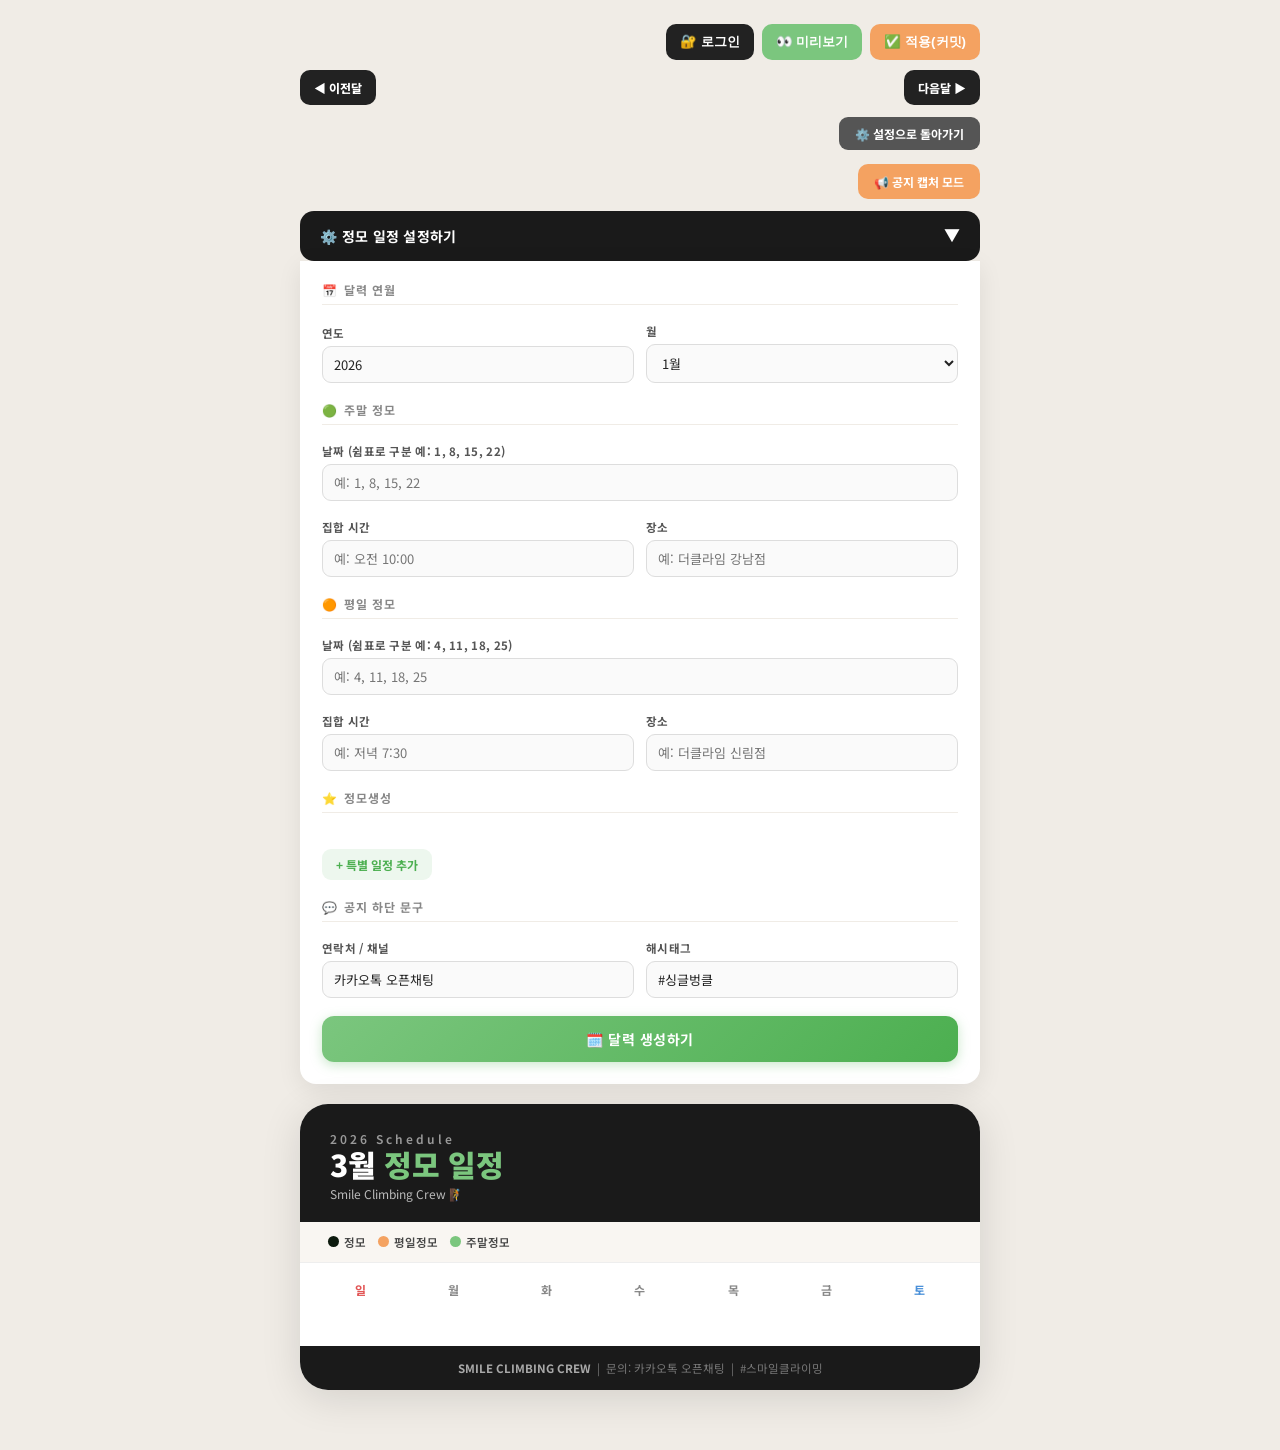
==== commit 81166e30: "Update index.html" ====
--- a/index.html
+++ b/index.html
@@ -21,7 +21,7 @@
     <button id="btnLogin" style="background:#222;color:#fff;border:none;border-radius:10px;padding:9px 14px;font-weight:700;cursor:pointer;">
       🔐 로그인
     </button>
-    <button id="btnLogout" style="background:#555;color:#fff;border:none;border-radius:10px;padding:9px 14px;font-weight:700;cursor:pointer;">
+    <button id="btnLogout" style="display:none;background:#555;color:#fff;border:none;border-radius:10px;padding:9px 14px;font-weight:700;cursor:pointer;">
       로그아웃
     </button>
     <button id="btnPreview" style="background:#7BC67E;color:#fff;border:none;border-radius:10px;padding:9px 14px;font-weight:800;cursor:pointer;">
@@ -31,6 +31,39 @@
       ✅ 적용(커밋)
     </button>
   </div>
+  <!-- ✅ GoTrue 로그인 패널 (btnLogin 누르면 열림) -->
+  <section id="authLoginPanel" style="display:none; max-width:680px; margin:0 auto 10px; padding:12px; border:1px solid #ddd; border-radius:12px; background:#fff;">
+    <div style="font-weight:800; margin-bottom:8px;">관리자 로그인</div>
+  
+    <div style="display:flex; gap:8px; flex-wrap:wrap;">
+      <input id="authEmail" type="email" placeholder="운영진 이메일" style="flex:1; min-width:220px; padding:10px; border:1px solid #ddd; border-radius:10px;">
+      <input id="authPassword" type="password" placeholder="비밀번호" style="flex:1; min-width:180px; padding:10px; border:1px solid #ddd; border-radius:10px;">
+    </div>
+  
+    <div style="display:flex; gap:8px; margin-top:10px; flex-wrap:wrap;">
+      <button id="btnAuthLogin" style="background:#222;color:#fff;border:none;border-radius:10px;padding:9px 14px;font-weight:800;cursor:pointer;">로그인</button>
+      <button id="btnAuthSendRecovery" type="button" style="background:#555;color:#fff;border:none;border-radius:10px;padding:9px 14px;font-weight:800;cursor:pointer;">비밀번호 재설정 메일</button>
+    </div>
+  
+    <div id="authMsg" style="margin-top:8px; font-size:12px; color:#555; font-weight:700;"></div>
+  </section>
+  
+  <!-- ✅ recovery_token 링크로 들어오면 이 패널이 열림 -->
+  <section id="authResetPanel" style="display:none; max-width:680px; margin:0 auto 10px; padding:12px; border:1px solid #ddd; border-radius:12px; background:#fff;">
+    <div style="font-weight:800; margin-bottom:8px;">새 비밀번호 설정</div>
+  
+    <div style="display:flex; gap:8px; flex-wrap:wrap;">
+      <input id="authNewPw" type="password" placeholder="새 비밀번호" style="flex:1; min-width:220px; padding:10px; border:1px solid #ddd; border-radius:10px;">
+      <input id="authNewPw2" type="password" placeholder="새 비밀번호 확인" style="flex:1; min-width:220px; padding:10px; border:1px solid #ddd; border-radius:10px;">
+    </div>
+  
+    <div style="display:flex; gap:8px; margin-top:10px; flex-wrap:wrap;">
+      <button id="btnAuthSetPw" style="background:#222;color:#fff;border:none;border-radius:10px;padding:9px 14px;font-weight:800;cursor:pointer;">비밀번호 설정</button>
+      <button id="btnAuthCancelReset" type="button" style="background:#999;color:#fff;border:none;border-radius:10px;padding:9px 14px;font-weight:800;cursor:pointer;">취소</button>
+    </div>
+  
+    <div id="authResetMsg" style="margin-top:8px; font-size:12px; color:#555; font-weight:700;"></div>
+  </section>
 
   <!-- 월 이동 -->
   <div class="month-nav">
@@ -167,7 +200,6 @@
   </div>
 
   <!-- ✅ Identity는 admin에서만 로드 -->
-  <script src="https://identity.netlify.com/v1/netlify-identity-widget.js"></script>
   <script type="module">
     import { initAdmin } from "./assets/admin-page.js";
     initAdmin();
